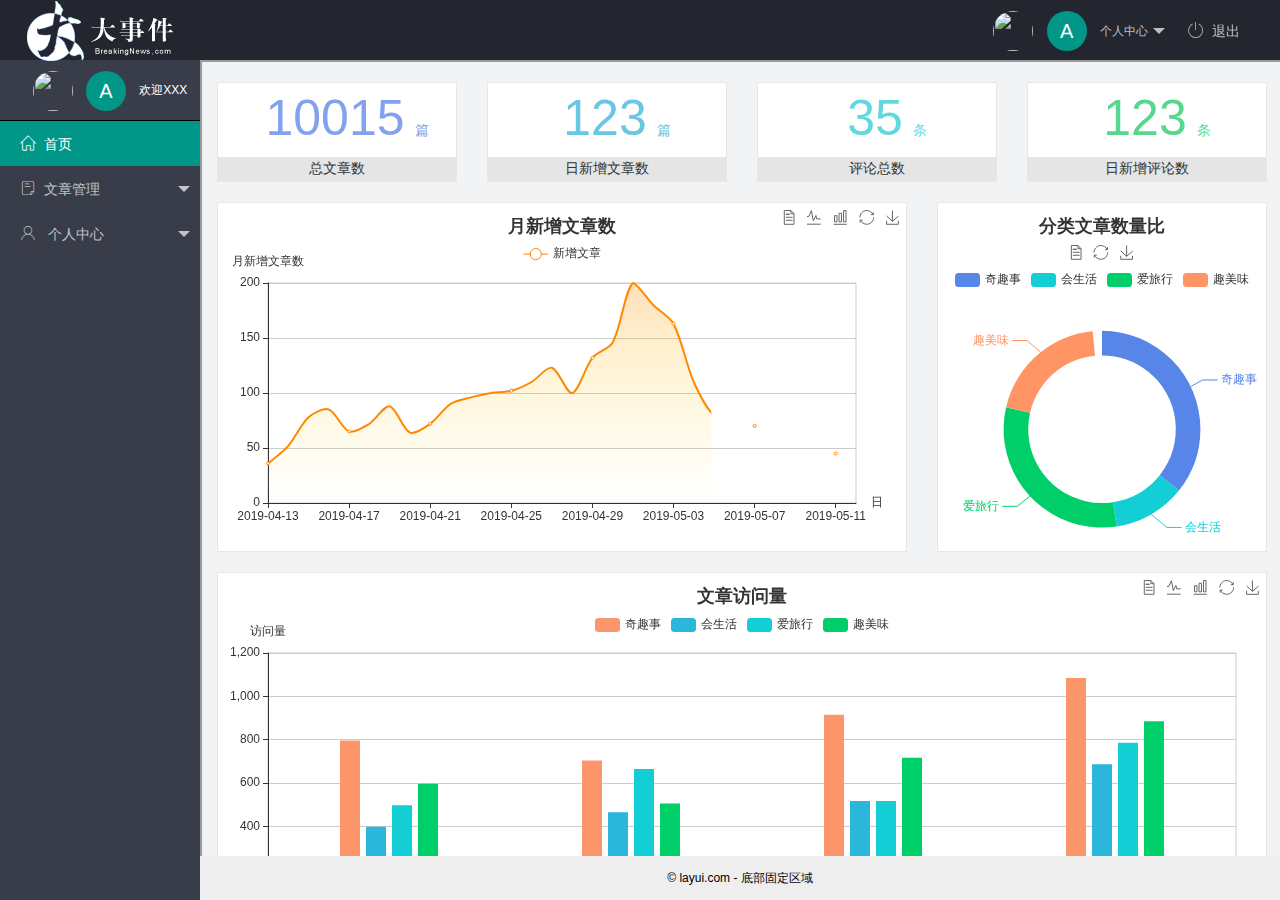
==== index.html @ 44362cea "主页功能完成" ====
<!DOCTYPE html>
<html>

<head>
    <meta charset="utf-8">
    <meta name="viewport" content="width=device-width, initial-scale=1, maximum-scale=1">
    <title>layout 后台大布局 - Layui</title>
    <link rel="stylesheet" href="/assets/lib/layui/css/layui.css">
    <!-- 引入第三方 图标字体样式 -->
    <link rel="stylesheet" href="/assets/fonts/iconfont.css">
    <!-- 引入首页 css -->
    <link rel="stylesheet" href="/assets/css/index.css">
</head>

<body class="layui-layout-body">
    <div class="layui-layout layui-layout-admin">
        <div class="layui-header">
            <!-- login -->
            <div class="layui-logo">
                <img src="/assets/images/logo.png" alt="">
            </div>
            <!-- 头部区域（可配合layui已有的水平导航） -->
            <ul class="layui-nav layui-layout-right">
                <li class="layui-nav-item">
                    <!-- 顶部头像区域 -->
                    <a href="javascript:;" class="userinof">
                        <img src="http://t.cn/RCzsdCq" class="layui-nav-img">
                    <span class="text-avatar">A</span>
                        个人中心
                    </a>
                    <dl class="layui-nav-child">
                        <dd><a href="">基本资料</a></dd>
                        <dd><a href="">更换头像</a></dd>
                        <dd><a href="">重置密码</a></dd>
                    </dl>
                </li>
                <li class="layui-nav-item"><a href="javascript:;" id="btnLogout">
                    <span class="iconfont icon-tuichu"></span>退出</a></li>
            </ul>
        </div>

        <div class="layui-side layui-bg-black">
            <div class="layui-side-scroll">
                <!-- 侧边头像区域 -->
                <div class="userinof">
                    <img src="http://t.cn/RCzsdCq" class="layui-nav-img">
                    <span class="text-avatar">A</span>
                    <span id="welome">欢迎XXX</span>
                </div>
                <!-- 左侧导航区域（可配合layui已有的垂直导航） lay-shrink="all"的作用是导航的意思上边和下边不能同时打开-->
                <ul class="layui-nav layui-nav-tree" lay-shrink="all">
                    <li class="layui-nav-item layui-this"><a href="/home/dashboard.html" target="fm">
                        <span class="iconfont icon-home"></span>首页</a></li>
                    <li class="layui-nav-item">
                        <a class="" href="javascript:;">
                            <span class="iconfont icon-16"></span>文章管理</a>
                        <dl class="layui-nav-child">
                            <dd><a href="javascript:;">
                                <i class="layui-icon layui-icon-app"></i>  文章类别</a></dd>
                            <dd><a href="javascript:;">
                                <i class="layui-icon layui-icon-app"></i> 文章列表</a></dd>
                            <dd><a href="javascript:;">
                                <i class="layui-icon layui-icon-app"></i> 发表文章</a></dd>
                        </dl>
                    </li>
                    <li class="layui-nav-item">
                            <a href="javascript:;">
                            <span class="iconfont icon-user"></span>
                                个人中心
                            </a>
                        <dl class="layui-nav-child">
                            <dd><a href="javascript:;">
                                <i class="layui-icon layui-icon-app"></i>基本资料</a></dd>
                            <dd><a href="javascript:;">
                                <i class="layui-icon layui-icon-app"></i>更换头像</a></dd>
                            <dd><a href="javascript:;">
                                <i class="layui-icon layui-icon-app"></i>重置密码</a></dd>
                        </dl>
                    </li>
                </ul>
            </div>
        </div>

        <div class="layui-body">
            <!-- 内容主体区域 -->
          <iframe name="fm" src="/home/dashboard.html"></iframe>
        </div>

        <div class="layui-footer">
            <!-- 底部固定区域 -->
            © layui.com - 底部固定区域
        </div>
    </div>
    <script src="/assets/lib/layui/layui.all.js"></script>
    <!-- 2.引入 jquer  -->
    <script src="/assets/lib/jquery.js"></script>
    <!-- 3.引入 baseAPI -->
    <script src="/assets/js/baseAPI.js"></script>
    <!-- 4.引入自己的对应的js -->
    <script src="/assets/js/index.js"></script>
</body>

</html>
---- assets/lib/layui/css/layui.css ----
/** layui-v2.5.5 MIT License By https://www.layui.com */
 .layui-inline,img{display:inline-block;vertical-align:middle}h1,h2,h3,h4,h5,h6{font-weight:400}.layui-edge,.layui-header,.layui-inline,.layui-main{position:relative}.layui-body,.layui-edge,.layui-elip{overflow:hidden}.layui-btn,.layui-edge,.layui-inline,img{vertical-align:middle}.layui-btn,.layui-disabled,.layui-icon,.layui-unselect{-moz-user-select:none;-webkit-user-select:none;-ms-user-select:none}.layui-elip,.layui-form-checkbox span,.layui-form-pane .layui-form-label{text-overflow:ellipsis;white-space:nowrap}.layui-breadcrumb,.layui-tree-btnGroup{visibility:hidden}blockquote,body,button,dd,div,dl,dt,form,h1,h2,h3,h4,h5,h6,input,li,ol,p,pre,td,textarea,th,ul{margin:0;padding:0;-webkit-tap-highlight-color:rgba(0,0,0,0)}a:active,a:hover{outline:0}img{border:none}li{list-style:none}table{border-collapse:collapse;border-spacing:0}h4,h5,h6{font-size:100%}button,input,optgroup,option,select,textarea{font-family:inherit;font-size:inherit;font-style:inherit;font-weight:inherit;outline:0}pre{white-space:pre-wrap;white-space:-moz-pre-wrap;white-space:-pre-wrap;white-space:-o-pre-wrap;word-wrap:break-word}body{line-height:24px;font:14px Helvetica Neue,Helvetica,PingFang SC,Tahoma,Arial,sans-serif}hr{height:1px;margin:10px 0;border:0;clear:both}a{color:#333;text-decoration:none}a:hover{color:#777}a cite{font-style:normal;*cursor:pointer}.layui-border-box,.layui-border-box *{box-sizing:border-box}.layui-box,.layui-box *{box-sizing:content-box}.layui-clear{clear:both;*zoom:1}.layui-clear:after{content:'\20';clear:both;*zoom:1;display:block;height:0}.layui-inline{*display:inline;*zoom:1}.layui-edge{display:inline-block;width:0;height:0;border-width:6px;border-style:dashed;border-color:transparent}.layui-edge-top{top:-4px;border-bottom-color:#999;border-bottom-style:solid}.layui-edge-right{border-left-color:#999;border-left-style:solid}.layui-edge-bottom{top:2px;border-top-color:#999;border-top-style:solid}.layui-edge-left{border-right-color:#999;border-right-style:solid}.layui-disabled,.layui-disabled:hover{color:#d2d2d2!important;cursor:not-allowed!important}.layui-circle{border-radius:100%}.layui-show{display:block!important}.layui-hide{display:none!important}@font-face{font-family:layui-icon;src:url(../font/iconfont.eot?v=250);src:url(../font/iconfont.eot?v=250#iefix) format('embedded-opentype'),url(../font/iconfont.woff2?v=250) format('woff2'),url(../font/iconfont.woff?v=250) format('woff'),url(../font/iconfont.ttf?v=250) format('truetype'),url(../font/iconfont.svg?v=250#layui-icon) format('svg')}.layui-icon{font-family:layui-icon!important;font-size:16px;font-style:normal;-webkit-font-smoothing:antialiased;-moz-osx-font-smoothing:grayscale}.layui-icon-reply-fill:before{content:"\e611"}.layui-icon-set-fill:before{content:"\e614"}.layui-icon-menu-fill:before{content:"\e60f"}.layui-icon-search:before{content:"\e615"}.layui-icon-share:before{content:"\e641"}.layui-icon-set-sm:before{content:"\e620"}.layui-icon-engine:before{content:"\e628"}.layui-icon-close:before{content:"\1006"}.layui-icon-close-fill:before{content:"\1007"}.layui-icon-chart-screen:before{content:"\e629"}.layui-icon-star:before{content:"\e600"}.layui-icon-circle-dot:before{content:"\e617"}.layui-icon-chat:before{content:"\e606"}.layui-icon-release:before{content:"\e609"}.layui-icon-list:before{content:"\e60a"}.layui-icon-chart:before{content:"\e62c"}.layui-icon-ok-circle:before{content:"\1005"}.layui-icon-layim-theme:before{content:"\e61b"}.layui-icon-table:before{content:"\e62d"}.layui-icon-right:before{content:"\e602"}.layui-icon-left:before{content:"\e603"}.layui-icon-cart-simple:before{content:"\e698"}.layui-icon-face-cry:before{content:"\e69c"}.layui-icon-face-smile:before{content:"\e6af"}.layui-icon-survey:before{content:"\e6b2"}.layui-icon-tree:before{content:"\e62e"}.layui-icon-upload-circle:before{content:"\e62f"}.layui-icon-add-circle:before{content:"\e61f"}.layui-icon-download-circle:before{content:"\e601"}.layui-icon-templeate-1:before{content:"\e630"}.layui-icon-util:before{content:"\e631"}.layui-icon-face-surprised:before{content:"\e664"}.layui-icon-edit:before{content:"\e642"}.layui-icon-speaker:before{content:"\e645"}.layui-icon-down:before{content:"\e61a"}.layui-icon-file:before{content:"\e621"}.layui-icon-layouts:before{content:"\e632"}.layui-icon-rate-half:before{content:"\e6c9"}.layui-icon-add-circle-fine:before{content:"\e608"}.layui-icon-prev-circle:before{content:"\e633"}.layui-icon-read:before{content:"\e705"}.layui-icon-404:before{content:"\e61c"}.layui-icon-carousel:before{content:"\e634"}.layui-icon-help:before{content:"\e607"}.layui-icon-code-circle:before{content:"\e635"}.layui-icon-water:before{content:"\e636"}.layui-icon-username:before{content:"\e66f"}.layui-icon-find-fill:before{content:"\e670"}.layui-icon-about:before{content:"\e60b"}.layui-icon-location:before{content:"\e715"}.layui-icon-up:before{content:"\e619"}.layui-icon-pause:before{content:"\e651"}.layui-icon-date:before{content:"\e637"}.layui-icon-layim-uploadfile:before{content:"\e61d"}.layui-icon-delete:before{content:"\e640"}.layui-icon-play:before{content:"\e652"}.layui-icon-top:before{content:"\e604"}.layui-icon-friends:before{content:"\e612"}.layui-icon-refresh-3:before{content:"\e9aa"}.layui-icon-ok:before{content:"\e605"}.layui-icon-layer:before{content:"\e638"}.layui-icon-face-smile-fine:before{content:"\e60c"}.layui-icon-dollar:before{content:"\e659"}.layui-icon-group:before{content:"\e613"}.layui-icon-layim-download:before{content:"\e61e"}.layui-icon-picture-fine:before{content:"\e60d"}.layui-icon-link:before{content:"\e64c"}.layui-icon-diamond:before{content:"\e735"}.layui-icon-log:before{content:"\e60e"}.layui-icon-rate-solid:before{content:"\e67a"}.layui-icon-fonts-del:before{content:"\e64f"}.layui-icon-unlink:before{content:"\e64d"}.layui-icon-fonts-clear:before{content:"\e639"}.layui-icon-triangle-r:before{content:"\e623"}.layui-icon-circle:before{content:"\e63f"}.layui-icon-radio:before{content:"\e643"}.layui-icon-align-center:before{content:"\e647"}.layui-icon-align-right:before{content:"\e648"}.layui-icon-align-left:before{content:"\e649"}.layui-icon-loading-1:before{content:"\e63e"}.layui-icon-return:before{content:"\e65c"}.layui-icon-fonts-strong:before{content:"\e62b"}.layui-icon-upload:before{content:"\e67c"}.layui-icon-dialogue:before{content:"\e63a"}.layui-icon-video:before{content:"\e6ed"}.layui-icon-headset:before{content:"\e6fc"}.layui-icon-cellphone-fine:before{content:"\e63b"}.layui-icon-add-1:before{content:"\e654"}.layui-icon-face-smile-b:before{content:"\e650"}.layui-icon-fonts-html:before{content:"\e64b"}.layui-icon-form:before{content:"\e63c"}.layui-icon-cart:before{content:"\e657"}.layui-icon-camera-fill:before{content:"\e65d"}.layui-icon-tabs:before{content:"\e62a"}.layui-icon-fonts-code:before{content:"\e64e"}.layui-icon-fire:before{content:"\e756"}.layui-icon-set:before{content:"\e716"}.layui-icon-fonts-u:before{content:"\e646"}.layui-icon-triangle-d:before{content:"\e625"}.layui-icon-tips:before{content:"\e702"}.layui-icon-picture:before{content:"\e64a"}.layui-icon-more-vertical:before{content:"\e671"}.layui-icon-flag:before{content:"\e66c"}.layui-icon-loading:before{content:"\e63d"}.layui-icon-fonts-i:before{content:"\e644"}.layui-icon-refresh-1:before{content:"\e666"}.layui-icon-rmb:before{content:"\e65e"}.layui-icon-home:before{content:"\e68e"}.layui-icon-user:before{content:"\e770"}.layui-icon-notice:before{content:"\e667"}.layui-icon-login-weibo:before{content:"\e675"}.layui-icon-voice:before{content:"\e688"}.layui-icon-upload-drag:before{content:"\e681"}.layui-icon-login-qq:before{content:"\e676"}.layui-icon-snowflake:before{content:"\e6b1"}.layui-icon-file-b:before{content:"\e655"}.layui-icon-template:before{content:"\e663"}.layui-icon-auz:before{content:"\e672"}.layui-icon-console:before{content:"\e665"}.layui-icon-app:before{content:"\e653"}.layui-icon-prev:before{content:"\e65a"}.layui-icon-website:before{content:"\e7ae"}.layui-icon-next:before{content:"\e65b"}.layui-icon-component:before{content:"\e857"}.layui-icon-more:before{content:"\e65f"}.layui-icon-login-wechat:before{content:"\e677"}.layui-icon-shrink-right:before{content:"\e668"}.layui-icon-spread-left:before{content:"\e66b"}.layui-icon-camera:before{content:"\e660"}.layui-icon-note:before{content:"\e66e"}.layui-icon-refresh:before{content:"\e669"}.layui-icon-female:before{content:"\e661"}.layui-icon-male:before{content:"\e662"}.layui-icon-password:before{content:"\e673"}.layui-icon-senior:before{content:"\e674"}.layui-icon-theme:before{content:"\e66a"}.layui-icon-tread:before{content:"\e6c5"}.layui-icon-praise:before{content:"\e6c6"}.layui-icon-star-fill:before{content:"\e658"}.layui-icon-rate:before{content:"\e67b"}.layui-icon-template-1:before{content:"\e656"}.layui-icon-vercode:before{content:"\e679"}.layui-icon-cellphone:before{content:"\e678"}.layui-icon-screen-full:before{content:"\e622"}.layui-icon-screen-restore:before{content:"\e758"}.layui-icon-cols:before{content:"\e610"}.layui-icon-export:before{content:"\e67d"}.layui-icon-print:before{content:"\e66d"}.layui-icon-slider:before{content:"\e714"}.layui-icon-addition:before{content:"\e624"}.layui-icon-subtraction:before{content:"\e67e"}.layui-icon-service:before{content:"\e626"}.layui-icon-transfer:before{content:"\e691"}.layui-main{width:1140px;margin:0 auto}.layui-header{z-index:1000;height:60px}.layui-header a:hover{transition:all .5s;-webkit-transition:all .5s}.layui-side{position:fixed;left:0;top:0;bottom:0;z-index:999;width:200px;overflow-x:hidden}.layui-side-scroll{position:relative;width:220px;height:100%;overflow-x:hidden}.layui-body{position:absolute;left:200px;right:0;top:0;bottom:0;z-index:998;width:auto;overflow-y:auto;box-sizing:border-box}.layui-layout-body{overflow:hidden}.layui-layout-admin .layui-header{background-color:#23262E}.layui-layout-admin .layui-side{top:60px;width:200px;overflow-x:hidden}.layui-layout-admin .layui-body{position:fixed;top:60px;bottom:44px}.layui-layout-admin .layui-main{width:auto;margin:0 15px}.layui-layout-admin .layui-footer{position:fixed;left:200px;right:0;bottom:0;height:44px;line-height:44px;padding:0 15px;background-color:#eee}.layui-layout-admin .layui-logo{position:absolute;left:0;top:0;width:200px;height:100%;line-height:60px;text-align:center;color:#009688;font-size:16px}.layui-layout-admin .layui-header .layui-nav{background:0 0}.layui-layout-left{position:absolute!important;left:200px;top:0}.layui-layout-right{position:absolute!important;right:0;top:0}.layui-container{position:relative;margin:0 auto;padding:0 15px;box-sizing:border-box}.layui-fluid{position:relative;margin:0 auto;padding:0 15px}.layui-row:after,.layui-row:before{content:'';display:block;clear:both}.layui-col-lg1,.layui-col-lg10,.layui-col-lg11,.layui-col-lg12,.layui-col-lg2,.layui-col-lg3,.layui-col-lg4,.layui-col-lg5,.layui-col-lg6,.layui-col-lg7,.layui-col-lg8,.layui-col-lg9,.layui-col-md1,.layui-col-md10,.layui-col-md11,.layui-col-md12,.layui-col-md2,.layui-col-md3,.layui-col-md4,.layui-col-md5,.layui-col-md6,.layui-col-md7,.layui-col-md8,.layui-col-md9,.layui-col-sm1,.layui-col-sm10,.layui-col-sm11,.layui-col-sm12,.layui-col-sm2,.layui-col-sm3,.layui-col-sm4,.layui-col-sm5,.layui-col-sm6,.layui-col-sm7,.layui-col-sm8,.layui-col-sm9,.layui-col-xs1,.layui-col-xs10,.layui-col-xs11,.layui-col-xs12,.layui-col-xs2,.layui-col-xs3,.layui-col-xs4,.layui-col-xs5,.layui-col-xs6,.layui-col-xs7,.layui-col-xs8,.layui-col-xs9{position:relative;display:block;box-sizing:border-box}.layui-col-xs1,.layui-col-xs10,.layui-col-xs11,.layui-col-xs12,.layui-col-xs2,.layui-col-xs3,.layui-col-xs4,.layui-col-xs5,.layui-col-xs6,.layui-col-xs7,.layui-col-xs8,.layui-col-xs9{float:left}.layui-col-xs1{width:8.33333333%}.layui-col-xs2{width:16.66666667%}.layui-col-xs3{width:25%}.layui-col-xs4{width:33.33333333%}.layui-col-xs5{width:41.66666667%}.layui-col-xs6{width:50%}.layui-col-xs7{width:58.33333333%}.layui-col-xs8{width:66.66666667%}.layui-col-xs9{width:75%}.layui-col-xs10{width:83.33333333%}.layui-col-xs11{width:91.66666667%}.layui-col-xs12{width:100%}.layui-col-xs-offset1{margin-left:8.33333333%}.layui-col-xs-offset2{margin-left:16.66666667%}.layui-col-xs-offset3{margin-left:25%}.layui-col-xs-offset4{margin-left:33.33333333%}.layui-col-xs-offset5{margin-left:41.66666667%}.layui-col-xs-offset6{margin-left:50%}.layui-col-xs-offset7{margin-left:58.33333333%}.layui-col-xs-offset8{margin-left:66.66666667%}.layui-col-xs-offset9{margin-left:75%}.layui-col-xs-offset10{margin-left:83.33333333%}.layui-col-xs-offset11{margin-left:91.66666667%}.layui-col-xs-offset12{margin-left:100%}@media screen and (max-width:768px){.layui-hide-xs{display:none!important}.layui-show-xs-block{display:block!important}.layui-show-xs-inline{display:inline!important}.layui-show-xs-inline-block{display:inline-block!important}}@media screen and (min-width:768px){.layui-container{width:750px}.layui-hide-sm{display:none!important}.layui-show-sm-block{display:block!important}.layui-show-sm-inline{display:inline!important}.layui-show-sm-inline-block{display:inline-block!important}.layui-col-sm1,.layui-col-sm10,.layui-col-sm11,.layui-col-sm12,.layui-col-sm2,.layui-col-sm3,.layui-col-sm4,.layui-col-sm5,.layui-col-sm6,.layui-col-sm7,.layui-col-sm8,.layui-col-sm9{float:left}.layui-col-sm1{width:8.33333333%}.layui-col-sm2{width:16.66666667%}.layui-col-sm3{width:25%}.layui-col-sm4{width:33.33333333%}.layui-col-sm5{width:41.66666667%}.layui-col-sm6{width:50%}.layui-col-sm7{width:58.33333333%}.layui-col-sm8{width:66.66666667%}.layui-col-sm9{width:75%}.layui-col-sm10{width:83.33333333%}.layui-col-sm11{width:91.66666667%}.layui-col-sm12{width:100%}.layui-col-sm-offset1{margin-left:8.33333333%}.layui-col-sm-offset2{margin-left:16.66666667%}.layui-col-sm-offset3{margin-left:25%}.layui-col-sm-offset4{margin-left:33.33333333%}.layui-col-sm-offset5{margin-left:41.66666667%}.layui-col-sm-offset6{margin-left:50%}.layui-col-sm-offset7{margin-left:58.33333333%}.layui-col-sm-offset8{margin-left:66.66666667%}.layui-col-sm-offset9{margin-left:75%}.layui-col-sm-offset10{margin-left:83.33333333%}.layui-col-sm-offset11{margin-left:91.66666667%}.layui-col-sm-offset12{margin-left:100%}}@media screen and (min-width:992px){.layui-container{width:970px}.layui-hide-md{display:none!important}.layui-show-md-block{display:block!important}.layui-show-md-inline{display:inline!important}.layui-show-md-inline-block{display:inline-block!important}.layui-col-md1,.layui-col-md10,.layui-col-md11,.layui-col-md12,.layui-col-md2,.layui-col-md3,.layui-col-md4,.layui-col-md5,.layui-col-md6,.layui-col-md7,.layui-col-md8,.layui-col-md9{float:left}.layui-col-md1{width:8.33333333%}.layui-col-md2{width:16.66666667%}.layui-col-md3{width:25%}.layui-col-md4{width:33.33333333%}.layui-col-md5{width:41.66666667%}.layui-col-md6{width:50%}.layui-col-md7{width:58.33333333%}.layui-col-md8{width:66.66666667%}.layui-col-md9{width:75%}.layui-col-md10{width:83.33333333%}.layui-col-md11{width:91.66666667%}.layui-col-md12{width:100%}.layui-col-md-offset1{margin-left:8.33333333%}.layui-col-md-offset2{margin-left:16.66666667%}.layui-col-md-offset3{margin-left:25%}.layui-col-md-offset4{margin-left:33.33333333%}.layui-col-md-offset5{margin-left:41.66666667%}.layui-col-md-offset6{margin-left:50%}.layui-col-md-offset7{margin-left:58.33333333%}.layui-col-md-offset8{margin-left:66.66666667%}.layui-col-md-offset9{margin-left:75%}.layui-col-md-offset10{margin-left:83.33333333%}.layui-col-md-offset11{margin-left:91.66666667%}.layui-col-md-offset12{margin-left:100%}}@media screen and (min-width:1200px){.layui-container{width:1170px}.layui-hide-lg{display:none!important}.layui-show-lg-block{display:block!important}.layui-show-lg-inline{display:inline!important}.layui-show-lg-inline-block{display:inline-block!important}.layui-col-lg1,.layui-col-lg10,.layui-col-lg11,.layui-col-lg12,.layui-col-lg2,.layui-col-lg3,.layui-col-lg4,.layui-col-lg5,.layui-col-lg6,.layui-col-lg7,.layui-col-lg8,.layui-col-lg9{float:left}.layui-col-lg1{width:8.33333333%}.layui-col-lg2{width:16.66666667%}.layui-col-lg3{width:25%}.layui-col-lg4{width:33.33333333%}.layui-col-lg5{width:41.66666667%}.layui-col-lg6{width:50%}.layui-col-lg7{width:58.33333333%}.layui-col-lg8{width:66.66666667%}.layui-col-lg9{width:75%}.layui-col-lg10{width:83.33333333%}.layui-col-lg11{width:91.66666667%}.layui-col-lg12{width:100%}.layui-col-lg-offset1{margin-left:8.33333333%}.layui-col-lg-offset2{margin-left:16.66666667%}.layui-col-lg-offset3{margin-left:25%}.layui-col-lg-offset4{margin-left:33.33333333%}.layui-col-lg-offset5{margin-left:41.66666667%}.layui-col-lg-offset6{margin-left:50%}.layui-col-lg-offset7{margin-left:58.33333333%}.layui-col-lg-offset8{margin-left:66.66666667%}.layui-col-lg-offset9{margin-left:75%}.layui-col-lg-offset10{margin-left:83.33333333%}.layui-col-lg-offset11{margin-left:91.66666667%}.layui-col-lg-offset12{margin-left:100%}}.layui-col-space1{margin:-.5px}.layui-col-space1>*{padding:.5px}.layui-col-space3{margin:-1.5px}.layui-col-space3>*{padding:1.5px}.layui-col-space5{margin:-2.5px}.layui-col-space5>*{padding:2.5px}.layui-col-space8{margin:-3.5px}.layui-col-space8>*{padding:3.5px}.layui-col-space10{margin:-5px}.layui-col-space10>*{padding:5px}.layui-col-space12{margin:-6px}.layui-col-space12>*{padding:6px}.layui-col-space15{margin:-7.5px}.layui-col-space15>*{padding:7.5px}.layui-col-space18{margin:-9px}.layui-col-space18>*{padding:9px}.layui-col-space20{margin:-10px}.layui-col-space20>*{padding:10px}.layui-col-space22{margin:-11px}.layui-col-space22>*{padding:11px}.layui-col-space25{margin:-12.5px}.layui-col-space25>*{padding:12.5px}.layui-col-space30{margin:-15px}.layui-col-space30>*{padding:15px}.layui-btn,.layui-input,.layui-select,.layui-textarea,.layui-upload-button{outline:0;-webkit-appearance:none;transition:all .3s;-webkit-transition:all .3s;box-sizing:border-box}.layui-elem-quote{margin-bottom:10px;padding:15px;line-height:22px;border-left:5px solid #009688;border-radius:0 2px 2px 0;background-color:#f2f2f2}.layui-quote-nm{border-style:solid;border-width:1px 1px 1px 5px;background:0 0}.layui-elem-field{margin-bottom:10px;padding:0;border-width:1px;border-style:solid}.layui-elem-field legend{margin-left:20px;padding:0 10px;font-size:20px;font-weight:300}.layui-field-title{margin:10px 0 20px;border-width:1px 0 0}.layui-field-box{padding:10px 15px}.layui-field-title .layui-field-box{padding:10px 0}.layui-progress{position:relative;height:6px;border-radius:20px;background-color:#e2e2e2}.layui-progress-bar{position:absolute;left:0;top:0;width:0;max-width:100%;height:6px;border-radius:20px;text-align:right;background-color:#5FB878;transition:all .3s;-webkit-transition:all .3s}.layui-progress-big,.layui-progress-big .layui-progress-bar{height:18px;line-height:18px}.layui-progress-text{position:relative;top:-20px;line-height:18px;font-size:12px;color:#666}.layui-progress-big .layui-progress-text{position:static;padding:0 10px;color:#fff}.layui-collapse{border-width:1px;border-style:solid;border-radius:2px}.layui-colla-content,.layui-colla-item{border-top-width:1px;border-top-style:solid}.layui-colla-item:first-child{border-top:none}.layui-colla-title{position:relative;height:42px;line-height:42px;padding:0 15px 0 35px;color:#333;background-color:#f2f2f2;cursor:pointer;font-size:14px;overflow:hidden}.layui-colla-content{display:none;padding:10px 15px;line-height:22px;color:#666}.layui-colla-icon{position:absolute;left:15px;top:0;font-size:14px}.layui-card{margin-bottom:15px;border-radius:2px;background-color:#fff;box-shadow:0 1px 2px 0 rgba(0,0,0,.05)}.layui-card:last-child{margin-bottom:0}.layui-card-header{position:relative;height:42px;line-height:42px;padding:0 15px;border-bottom:1px solid #f6f6f6;color:#333;border-radius:2px 2px 0 0;font-size:14px}.layui-bg-black,.layui-bg-blue,.layui-bg-cyan,.layui-bg-green,.layui-bg-orange,.layui-bg-red{color:#fff!important}.layui-card-body{position:relative;padding:10px 15px;line-height:24px}.layui-card-body[pad15]{padding:15px}.layui-card-body[pad20]{padding:20px}.layui-card-body .layui-table{margin:5px 0}.layui-card .layui-tab{margin:0}.layui-panel-window{position:relative;padding:15px;border-radius:0;border-top:5px solid #E6E6E6;background-color:#fff}.layui-auxiliar-moving{position:fixed;left:0;right:0;top:0;bottom:0;width:100%;height:100%;background:0 0;z-index:9999999999}.layui-form-label,.layui-form-mid,.layui-form-select,.layui-input-block,.layui-input-inline,.layui-textarea{position:relative}.layui-bg-red{background-color:#FF5722!important}.layui-bg-orange{background-color:#FFB800!important}.layui-bg-green{background-color:#009688!important}.layui-bg-cyan{background-color:#2F4056!important}.layui-bg-blue{background-color:#1E9FFF!important}.layui-bg-black{background-color:#393D49!important}.layui-bg-gray{background-color:#eee!important;color:#666!important}.layui-badge-rim,.layui-colla-content,.layui-colla-item,.layui-collapse,.layui-elem-field,.layui-form-pane .layui-form-item[pane],.layui-form-pane .layui-form-label,.layui-input,.layui-layedit,.layui-layedit-tool,.layui-quote-nm,.layui-select,.layui-tab-bar,.layui-tab-card,.layui-tab-title,.layui-tab-title .layui-this:after,.layui-textarea{border-color:#e6e6e6}.layui-timeline-item:before,hr{background-color:#e6e6e6}.layui-text{line-height:22px;font-size:14px;color:#666}.layui-text h1,.layui-text h2,.layui-text h3{font-weight:500;color:#333}.layui-text h1{font-size:30px}.layui-text h2{font-size:24px}.layui-text h3{font-size:18px}.layui-text a:not(.layui-btn){color:#01AAED}.layui-text a:not(.layui-btn):hover{text-decoration:underline}.layui-text ul{padding:5px 0 5px 15px}.layui-text ul li{margin-top:5px;list-style-type:disc}.layui-text em,.layui-word-aux{color:#999!important;padding:0 5px!important}.layui-btn{display:inline-block;height:38px;line-height:38px;padding:0 18px;background-color:#009688;color:#fff;white-space:nowrap;text-align:center;font-size:14px;border:none;border-radius:2px;cursor:pointer}.layui-btn:hover{opacity:.8;filter:alpha(opacity=80);color:#fff}.layui-btn:active{opacity:1;filter:alpha(opacity=100)}.layui-btn+.layui-btn{margin-left:10px}.layui-btn-container{font-size:0}.layui-btn-container .layui-btn{margin-right:10px;margin-bottom:10px}.layui-btn-container .layui-btn+.layui-btn{margin-left:0}.layui-table .layui-btn-container .layui-btn{margin-bottom:9px}.layui-btn-radius{border-radius:100px}.layui-btn .layui-icon{margin-right:3px;font-size:18px;vertical-align:bottom;vertical-align:middle\9}.layui-btn-primary{border:1px solid #C9C9C9;background-color:#fff;color:#555}.layui-btn-primary:hover{border-color:#009688;color:#333}.layui-btn-normal{background-color:#1E9FFF}.layui-btn-warm{background-color:#FFB800}.layui-btn-danger{background-color:#FF5722}.layui-btn-checked{background-color:#5FB878}.layui-btn-disabled,.layui-btn-disabled:active,.layui-btn-disabled:hover{border:1px solid #e6e6e6;background-color:#FBFBFB;color:#C9C9C9;cursor:not-allowed;opacity:1}.layui-btn-lg{height:44px;line-height:44px;padding:0 25px;font-size:16px}.layui-btn-sm{height:30px;line-height:30px;padding:0 10px;font-size:12px}.layui-btn-sm i{font-size:16px!important}.layui-btn-xs{height:22px;line-height:22px;padding:0 5px;font-size:12px}.layui-btn-xs i{font-size:14px!important}.layui-btn-group{display:inline-block;vertical-align:middle;font-size:0}.layui-btn-group .layui-btn{margin-left:0!important;margin-right:0!important;border-left:1px solid rgba(255,255,255,.5);border-radius:0}.layui-btn-group .layui-btn-primary{border-left:none}.layui-btn-group .layui-btn-primary:hover{border-color:#C9C9C9;color:#009688}.layui-btn-group .layui-btn:first-child{border-left:none;border-radius:2px 0 0 2px}.layui-btn-group .layui-btn-primary:first-child{border-left:1px solid #c9c9c9}.layui-btn-group .layui-btn:last-child{border-radius:0 2px 2px 0}.layui-btn-group .layui-btn+.layui-btn{margin-left:0}.layui-btn-group+.layui-btn-group{margin-left:10px}.layui-btn-fluid{width:100%}.layui-input,.layui-select,.layui-textarea{height:38px;line-height:1.3;line-height:38px\9;border-width:1px;border-style:solid;background-color:#fff;border-radius:2px}.layui-input::-webkit-input-placeholder,.layui-select::-webkit-input-placeholder,.layui-textarea::-webkit-input-placeholder{line-height:1.3}.layui-input,.layui-textarea{display:block;width:100%;padding-left:10px}.layui-input:hover,.layui-textarea:hover{border-color:#D2D2D2!important}.layui-input:focus,.layui-textarea:focus{border-color:#C9C9C9!important}.layui-textarea{min-height:100px;height:auto;line-height:20px;padding:6px 10px;resize:vertical}.layui-select{padding:0 10px}.layui-form input[type=checkbox],.layui-form input[type=radio],.layui-form select{display:none}.layui-form [lay-ignore]{display:initial}.layui-form-item{margin-bottom:15px;clear:both;*zoom:1}.layui-form-item:after{content:'\20';clear:both;*zoom:1;display:block;height:0}.layui-form-label{float:left;display:block;padding:9px 15px;width:80px;font-weight:400;line-height:20px;text-align:right}.layui-form-label-col{display:block;float:none;padding:9px 0;line-height:20px;text-align:left}.layui-form-item .layui-inline{margin-bottom:5px;margin-right:10px}.layui-input-block{margin-left:110px;min-height:36px}.layui-input-inline{display:inline-block;vertical-align:middle}.layui-form-item .layui-input-inline{float:left;width:190px;margin-right:10px}.layui-form-text .layui-input-inline{width:auto}.layui-form-mid{float:left;display:block;padding:9px 0!important;line-height:20px;margin-right:10px}.layui-form-danger+.layui-form-select .layui-input,.layui-form-danger:focus{border-color:#FF5722!important}.layui-form-select .layui-input{padding-right:30px;cursor:pointer}.layui-form-select .layui-edge{position:absolute;right:10px;top:50%;margin-top:-3px;cursor:pointer;border-width:6px;border-top-color:#c2c2c2;border-top-style:solid;transition:all .3s;-webkit-transition:all .3s}.layui-form-select dl{display:none;position:absolute;left:0;top:42px;padding:5px 0;z-index:899;min-width:100%;border:1px solid #d2d2d2;max-height:300px;overflow-y:auto;background-color:#fff;border-radius:2px;box-shadow:0 2px 4px rgba(0,0,0,.12);box-sizing:border-box}.layui-form-select dl dd,.layui-form-select dl dt{padding:0 10px;line-height:36px;white-space:nowrap;overflow:hidden;text-overflow:ellipsis}.layui-form-select dl dt{font-size:12px;color:#999}.layui-form-select dl dd{cursor:pointer}.layui-form-select dl dd:hover{background-color:#f2f2f2;-webkit-transition:.5s all;transition:.5s all}.layui-form-select .layui-select-group dd{padding-left:20px}.layui-form-select dl dd.layui-select-tips{padding-left:10px!important;color:#999}.layui-form-select dl dd.layui-this{background-color:#5FB878;color:#fff}.layui-form-checkbox,.layui-form-select dl dd.layui-disabled{background-color:#fff}.layui-form-selected dl{display:block}.layui-form-checkbox,.layui-form-checkbox *,.layui-form-switch{display:inline-block;vertical-align:middle}.layui-form-selected .layui-edge{margin-top:-9px;-webkit-transform:rotate(180deg);transform:rotate(180deg);margin-top:-3px\9}:root .layui-form-selected .layui-edge{margin-top:-9px\0/IE9}.layui-form-selectup dl{top:auto;bottom:42px}.layui-select-none{margin:5px 0;text-align:center;color:#999}.layui-select-disabled .layui-disabled{border-color:#eee!important}.layui-select-disabled .layui-edge{border-top-color:#d2d2d2}.layui-form-checkbox{position:relative;height:30px;line-height:30px;margin-right:10px;padding-right:30px;cursor:pointer;font-size:0;-webkit-transition:.1s linear;transition:.1s linear;box-sizing:border-box}.layui-form-checkbox span{padding:0 10px;height:100%;font-size:14px;border-radius:2px 0 0 2px;background-color:#d2d2d2;color:#fff;overflow:hidden}.layui-form-checkbox:hover span{background-color:#c2c2c2}.layui-form-checkbox i{position:absolute;right:0;top:0;width:30px;height:28px;border:1px solid #d2d2d2;border-left:none;border-radius:0 2px 2px 0;color:#fff;font-size:20px;text-align:center}.layui-form-checkbox:hover i{border-color:#c2c2c2;color:#c2c2c2}.layui-form-checked,.layui-form-checked:hover{border-color:#5FB878}.layui-form-checked span,.layui-form-checked:hover span{background-color:#5FB878}.layui-form-checked i,.layui-form-checked:hover i{color:#5FB878}.layui-form-item .layui-form-checkbox{margin-top:4px}.layui-form-checkbox[lay-skin=primary]{height:auto!important;line-height:normal!important;min-width:18px;min-height:18px;border:none!important;margin-right:0;padding-left:28px;padding-right:0;background:0 0}.layui-form-checkbox[lay-skin=primary] span{padding-left:0;padding-right:15px;line-height:18px;background:0 0;color:#666}.layui-form-checkbox[lay-skin=primary] i{right:auto;left:0;width:16px;height:16px;line-height:16px;border:1px solid #d2d2d2;font-size:12px;border-radius:2px;background-color:#fff;-webkit-transition:.1s linear;transition:.1s linear}.layui-form-checkbox[lay-skin=primary]:hover i{border-color:#5FB878;color:#fff}.layui-form-checked[lay-skin=primary] i{border-color:#5FB878!important;background-color:#5FB878;color:#fff}.layui-checkbox-disbaled[lay-skin=primary] span{background:0 0!important;color:#c2c2c2}.layui-checkbox-disbaled[lay-skin=primary]:hover i{border-color:#d2d2d2}.layui-form-item .layui-form-checkbox[lay-skin=primary]{margin-top:10px}.layui-form-switch{position:relative;height:22px;line-height:22px;min-width:35px;padding:0 5px;margin-top:8px;border:1px solid #d2d2d2;border-radius:20px;cursor:pointer;background-color:#fff;-webkit-transition:.1s linear;transition:.1s linear}.layui-form-switch i{position:absolute;left:5px;top:3px;width:16px;height:16px;border-radius:20px;background-color:#d2d2d2;-webkit-transition:.1s linear;transition:.1s linear}.layui-form-switch em{position:relative;top:0;width:25px;margin-left:21px;padding:0!important;text-align:center!important;color:#999!important;font-style:normal!important;font-size:12px}.layui-form-onswitch{border-color:#5FB878;background-color:#5FB878}.layui-checkbox-disbaled,.layui-checkbox-disbaled i{border-color:#e2e2e2!important}.layui-form-onswitch i{left:100%;margin-left:-21px;background-color:#fff}.layui-form-onswitch em{margin-left:5px;margin-right:21px;color:#fff!important}.layui-checkbox-disbaled span{background-color:#e2e2e2!important}.layui-checkbox-disbaled:hover i{color:#fff!important}[lay-radio]{display:none}.layui-form-radio,.layui-form-radio *{display:inline-block;vertical-align:middle}.layui-form-radio{line-height:28px;margin:6px 10px 0 0;padding-right:10px;cursor:pointer;font-size:0}.layui-form-radio *{font-size:14px}.layui-form-radio>i{margin-right:8px;font-size:22px;color:#c2c2c2}.layui-form-radio>i:hover,.layui-form-radioed>i{color:#5FB878}.layui-radio-disbaled>i{color:#e2e2e2!important}.layui-form-pane .layui-form-label{width:110px;padding:8px 15px;height:38px;line-height:20px;border-width:1px;border-style:solid;border-radius:2px 0 0 2px;text-align:center;background-color:#FBFBFB;overflow:hidden;box-sizing:border-box}.layui-form-pane .layui-input-inline{margin-left:-1px}.layui-form-pane .layui-input-block{margin-left:110px;left:-1px}.layui-form-pane .layui-input{border-radius:0 2px 2px 0}.layui-form-pane .layui-form-text .layui-form-label{float:none;width:100%;border-radius:2px;box-sizing:border-box;text-align:left}.layui-form-pane .layui-form-text .layui-input-inline{display:block;margin:0;top:-1px;clear:both}.layui-form-pane .layui-form-text .layui-input-block{margin:0;left:0;top:-1px}.layui-form-pane .layui-form-text .layui-textarea{min-height:100px;border-radius:0 0 2px 2px}.layui-form-pane .layui-form-checkbox{margin:4px 0 4px 10px}.layui-form-pane .layui-form-radio,.layui-form-pane .layui-form-switch{margin-top:6px;margin-left:10px}.layui-form-pane .layui-form-item[pane]{position:relative;border-width:1px;border-style:solid}.layui-form-pane .layui-form-item[pane] .layui-form-label{position:absolute;left:0;top:0;height:100%;border-width:0 1px 0 0}.layui-form-pane .layui-form-item[pane] .layui-input-inline{margin-left:110px}@media screen and (max-width:450px){.layui-form-item .layui-form-label{text-overflow:ellipsis;overflow:hidden;white-space:nowrap}.layui-form-item .layui-inline{display:block;margin-right:0;margin-bottom:20px;clear:both}.layui-form-item .layui-inline:after{content:'\20';clear:both;display:block;height:0}.layui-form-item .layui-input-inline{display:block;float:none;left:-3px;width:auto;margin:0 0 10px 112px}.layui-form-item .layui-input-inline+.layui-form-mid{margin-left:110px;top:-5px;padding:0}.layui-form-item .layui-form-checkbox{margin-right:5px;margin-bottom:5px}}.layui-layedit{border-width:1px;border-style:solid;border-radius:2px}.layui-layedit-tool{padding:3px 5px;border-bottom-width:1px;border-bottom-style:solid;font-size:0}.layedit-tool-fixed{position:fixed;top:0;border-top:1px solid #e2e2e2}.layui-layedit-tool .layedit-tool-mid,.layui-layedit-tool .layui-icon{display:inline-block;vertical-align:middle;text-align:center;font-size:14px}.layui-layedit-tool .layui-icon{position:relative;width:32px;height:30px;line-height:30px;margin:3px 5px;color:#777;cursor:pointer;border-radius:2px}.layui-layedit-tool .layui-icon:hover{color:#393D49}.layui-layedit-tool .layui-icon:active{color:#000}.layui-layedit-tool .layedit-tool-active{background-color:#e2e2e2;color:#000}.layui-layedit-tool .layui-disabled,.layui-layedit-tool .layui-disabled:hover{color:#d2d2d2;cursor:not-allowed}.layui-layedit-tool .layedit-tool-mid{width:1px;height:18px;margin:0 10px;background-color:#d2d2d2}.layedit-tool-html{width:50px!important;font-size:30px!important}.layedit-tool-b,.layedit-tool-code,.layedit-tool-help{font-size:16px!important}.layedit-tool-d,.layedit-tool-face,.layedit-tool-image,.layedit-tool-unlink{font-size:18px!important}.layedit-tool-image input{position:absolute;font-size:0;left:0;top:0;width:100%;height:100%;opacity:.01;filter:Alpha(opacity=1);cursor:pointer}.layui-layedit-iframe iframe{display:block;width:100%}#LAY_layedit_code{overflow:hidden}.layui-laypage{display:inline-block;*display:inline;*zoom:1;vertical-align:middle;margin:10px 0;font-size:0}.layui-laypage>a:first-child,.layui-laypage>a:first-child em{border-radius:2px 0 0 2px}.layui-laypage>a:last-child,.layui-laypage>a:last-child em{border-radius:0 2px 2px 0}.layui-laypage>:first-child{margin-left:0!important}.layui-laypage>:last-child{margin-right:0!important}.layui-laypage a,.layui-laypage button,.layui-laypage input,.layui-laypage select,.layui-laypage span{border:1px solid #e2e2e2}.layui-laypage a,.layui-laypage span{display:inline-block;*display:inline;*zoom:1;vertical-align:middle;padding:0 15px;height:28px;line-height:28px;margin:0 -1px 5px 0;background-color:#fff;color:#333;font-size:12px}.layui-flow-more a *,.layui-laypage input,.layui-table-view select[lay-ignore]{display:inline-block}.layui-laypage a:hover{color:#009688}.layui-laypage em{font-style:normal}.layui-laypage .layui-laypage-spr{color:#999;font-weight:700}.layui-laypage a{text-decoration:none}.layui-laypage .layui-laypage-curr{position:relative}.layui-laypage .layui-laypage-curr em{position:relative;color:#fff}.layui-laypage .layui-laypage-curr .layui-laypage-em{position:absolute;left:-1px;top:-1px;padding:1px;width:100%;height:100%;background-color:#009688}.layui-laypage-em{border-radius:2px}.layui-laypage-next em,.layui-laypage-prev em{font-family:Sim sun;font-size:16px}.layui-laypage .layui-laypage-count,.layui-laypage .layui-laypage-limits,.layui-laypage .layui-laypage-refresh,.layui-laypage .layui-laypage-skip{margin-left:10px;margin-right:10px;padding:0;border:none}.layui-laypage .layui-laypage-limits,.layui-laypage .layui-laypage-refresh{vertical-align:top}.layui-laypage .layui-laypage-refresh i{font-size:18px;cursor:pointer}.layui-laypage select{height:22px;padding:3px;border-radius:2px;cursor:pointer}.layui-laypage .layui-laypage-skip{height:30px;line-height:30px;color:#999}.layui-laypage button,.layui-laypage input{height:30px;line-height:30px;border-radius:2px;vertical-align:top;background-color:#fff;box-sizing:border-box}.layui-laypage input{width:40px;margin:0 10px;padding:0 3px;text-align:center}.layui-laypage input:focus,.layui-laypage select:focus{border-color:#009688!important}.layui-laypage button{margin-left:10px;padding:0 10px;cursor:pointer}.layui-table,.layui-table-view{margin:10px 0}.layui-flow-more{margin:10px 0;text-align:center;color:#999;font-size:14px}.layui-flow-more a{height:32px;line-height:32px}.layui-flow-more a *{vertical-align:top}.layui-flow-more a cite{padding:0 20px;border-radius:3px;background-color:#eee;color:#333;font-style:normal}.layui-flow-more a cite:hover{opacity:.8}.layui-flow-more a i{font-size:30px;color:#737383}.layui-table{width:100%;background-color:#fff;color:#666}.layui-table tr{transition:all .3s;-webkit-transition:all .3s}.layui-table th{text-align:left;font-weight:400}.layui-table tbody tr:hover,.layui-table thead tr,.layui-table-click,.layui-table-header,.layui-table-hover,.layui-table-mend,.layui-table-patch,.layui-table-tool,.layui-table-total,.layui-table-total tr,.layui-table[lay-even] tr:nth-child(even){background-color:#f2f2f2}.layui-table td,.layui-table th,.layui-table-col-set,.layui-table-fixed-r,.layui-table-grid-down,.layui-table-header,.layui-table-page,.layui-table-tips-main,.layui-table-tool,.layui-table-total,.layui-table-view,.layui-table[lay-skin=line],.layui-table[lay-skin=row]{border-width:1px;border-style:solid;border-color:#e6e6e6}.layui-table td,.layui-table th{position:relative;padding:9px 15px;min-height:20px;line-height:20px;font-size:14px}.layui-table[lay-skin=line] td,.layui-table[lay-skin=line] th{border-width:0 0 1px}.layui-table[lay-skin=row] td,.layui-table[lay-skin=row] th{border-width:0 1px 0 0}.layui-table[lay-skin=nob] td,.layui-table[lay-skin=nob] th{border:none}.layui-table img{max-width:100px}.layui-table[lay-size=lg] td,.layui-table[lay-size=lg] th{padding:15px 30px}.layui-table-view .layui-table[lay-size=lg] .layui-table-cell{height:40px;line-height:40px}.layui-table[lay-size=sm] td,.layui-table[lay-size=sm] th{font-size:12px;padding:5px 10px}.layui-table-view .layui-table[lay-size=sm] .layui-table-cell{height:20px;line-height:20px}.layui-table[lay-data]{display:none}.layui-table-box{position:relative;overflow:hidden}.layui-table-view .layui-table{position:relative;width:auto;margin:0}.layui-table-view .layui-table[lay-skin=line]{border-width:0 1px 0 0}.layui-table-view .layui-table[lay-skin=row]{border-width:0 0 1px}.layui-table-view .layui-table td,.layui-table-view .layui-table th{padding:5px 0;border-top:none;border-left:none}.layui-table-view .layui-table th.layui-unselect .layui-table-cell span{cursor:pointer}.layui-table-view .layui-table td{cursor:default}.layui-table-view .layui-table td[data-edit=text]{cursor:text}.layui-table-view .layui-form-checkbox[lay-skin=primary] i{width:18px;height:18px}.layui-table-view .layui-form-radio{line-height:0;padding:0}.layui-table-view .layui-form-radio>i{margin:0;font-size:20px}.layui-table-init{position:absolute;left:0;top:0;width:100%;height:100%;text-align:center;z-index:110}.layui-table-init .layui-icon{position:absolute;left:50%;top:50%;margin:-15px 0 0 -15px;font-size:30px;color:#c2c2c2}.layui-table-header{border-width:0 0 1px;overflow:hidden}.layui-table-header .layui-table{margin-bottom:-1px}.layui-table-tool .layui-inline[lay-event]{position:relative;width:26px;height:26px;padding:5px;line-height:16px;margin-right:10px;text-align:center;color:#333;border:1px solid #ccc;cursor:pointer;-webkit-transition:.5s all;transition:.5s all}.layui-table-tool .layui-inline[lay-event]:hover{border:1px solid #999}.layui-table-tool-temp{padding-right:120px}.layui-table-tool-self{position:absolute;right:17px;top:10px}.layui-table-tool .layui-table-tool-self .layui-inline[lay-event]{margin:0 0 0 10px}.layui-table-tool-panel{position:absolute;top:29px;left:-1px;padding:5px 0;min-width:150px;min-height:40px;border:1px solid #d2d2d2;text-align:left;overflow-y:auto;background-color:#fff;box-shadow:0 2px 4px rgba(0,0,0,.12)}.layui-table-cell,.layui-table-tool-panel li{overflow:hidden;text-overflow:ellipsis;white-space:nowrap}.layui-table-tool-panel li{padding:0 10px;line-height:30px;-webkit-transition:.5s all;transition:.5s all}.layui-table-tool-panel li .layui-form-checkbox[lay-skin=primary]{width:100%;padding-left:28px}.layui-table-tool-panel li:hover{background-color:#f2f2f2}.layui-table-tool-panel li .layui-form-checkbox[lay-skin=primary] i{position:absolute;left:0;top:0}.layui-table-tool-panel li .layui-form-checkbox[lay-skin=primary] span{padding:0}.layui-table-tool .layui-table-tool-self .layui-table-tool-panel{left:auto;right:-1px}.layui-table-col-set{position:absolute;right:0;top:0;width:20px;height:100%;border-width:0 0 0 1px;background-color:#fff}.layui-table-sort{width:10px;height:20px;margin-left:5px;cursor:pointer!important}.layui-table-sort .layui-edge{position:absolute;left:5px;border-width:5px}.layui-table-sort .layui-table-sort-asc{top:3px;border-top:none;border-bottom-style:solid;border-bottom-color:#b2b2b2}.layui-table-sort .layui-table-sort-asc:hover{border-bottom-color:#666}.layui-table-sort .layui-table-sort-desc{bottom:5px;border-bottom:none;border-top-style:solid;border-top-color:#b2b2b2}.layui-table-sort .layui-table-sort-desc:hover{border-top-color:#666}.layui-table-sort[lay-sort=asc] .layui-table-sort-asc{border-bottom-color:#000}.layui-table-sort[lay-sort=desc] .layui-table-sort-desc{border-top-color:#000}.layui-table-cell{height:28px;line-height:28px;padding:0 15px;position:relative;box-sizing:border-box}.layui-table-cell .layui-form-checkbox[lay-skin=primary]{top:-1px;padding:0}.layui-table-cell .layui-table-link{color:#01AAED}.laytable-cell-checkbox,.laytable-cell-numbers,.laytable-cell-radio,.laytable-cell-space{padding:0;text-align:center}.layui-table-body{position:relative;overflow:auto;margin-right:-1px;margin-bottom:-1px}.layui-table-body .layui-none{line-height:26px;padding:15px;text-align:center;color:#999}.layui-table-fixed{position:absolute;left:0;top:0;z-index:101}.layui-table-fixed .layui-table-body{overflow:hidden}.layui-table-fixed-l{box-shadow:0 -1px 8px rgba(0,0,0,.08)}.layui-table-fixed-r{left:auto;right:-1px;border-width:0 0 0 1px;box-shadow:-1px 0 8px rgba(0,0,0,.08)}.layui-table-fixed-r .layui-table-header{position:relative;overflow:visible}.layui-table-mend{position:absolute;right:-49px;top:0;height:100%;width:50px}.layui-table-tool{position:relative;z-index:890;width:100%;min-height:50px;line-height:30px;padding:10px 15px;border-width:0 0 1px}.layui-table-tool .layui-btn-container{margin-bottom:-10px}.layui-table-page,.layui-table-total{border-width:1px 0 0;margin-bottom:-1px;overflow:hidden}.layui-table-page{position:relative;width:100%;padding:7px 7px 0;height:41px;font-size:12px;white-space:nowrap}.layui-table-page>div{height:26px}.layui-table-page .layui-laypage{margin:0}.layui-table-page .layui-laypage a,.layui-table-page .layui-laypage span{height:26px;line-height:26px;margin-bottom:10px;border:none;background:0 0}.layui-table-page .layui-laypage a,.layui-table-page .layui-laypage span.layui-laypage-curr{padding:0 12px}.layui-table-page .layui-laypage span{margin-left:0;padding:0}.layui-table-page .layui-laypage .layui-laypage-prev{margin-left:-7px!important}.layui-table-page .layui-laypage .layui-laypage-curr .layui-laypage-em{left:0;top:0;padding:0}.layui-table-page .layui-laypage button,.layui-table-page .layui-laypage input{height:26px;line-height:26px}.layui-table-page .layui-laypage input{width:40px}.layui-table-page .layui-laypage button{padding:0 10px}.layui-table-page select{height:18px}.layui-table-patch .layui-table-cell{padding:0;width:30px}.layui-table-edit{position:absolute;left:0;top:0;width:100%;height:100%;padding:0 14px 1px;border-radius:0;box-shadow:1px 1px 20px rgba(0,0,0,.15)}.layui-table-edit:focus{border-color:#5FB878!important}select.layui-table-edit{padding:0 0 0 10px;border-color:#C9C9C9}.layui-table-view .layui-form-checkbox,.layui-table-view .layui-form-radio,.layui-table-view .layui-form-switch{top:0;margin:0;box-sizing:content-box}.layui-table-view .layui-form-checkbox{top:-1px;height:26px;line-height:26px}.layui-table-view .layui-form-checkbox i{height:26px}.layui-table-grid .layui-table-cell{overflow:visible}.layui-table-grid-down{position:absolute;top:0;right:0;width:26px;height:100%;padding:5px 0;border-width:0 0 0 1px;text-align:center;background-color:#fff;color:#999;cursor:pointer}.layui-table-grid-down .layui-icon{position:absolute;top:50%;left:50%;margin:-8px 0 0 -8px}.layui-table-grid-down:hover{background-color:#fbfbfb}body .layui-table-tips .layui-layer-content{background:0 0;padding:0;box-shadow:0 1px 6px rgba(0,0,0,.12)}.layui-table-tips-main{margin:-44px 0 0 -1px;max-height:150px;padding:8px 15px;font-size:14px;overflow-y:scroll;background-color:#fff;color:#666}.layui-table-tips-c{position:absolute;right:-3px;top:-13px;width:20px;height:20px;padding:3px;cursor:pointer;background-color:#666;border-radius:50%;color:#fff}.layui-table-tips-c:hover{background-color:#777}.layui-table-tips-c:before{position:relative;right:-2px}.layui-upload-file{display:none!important;opacity:.01;filter:Alpha(opacity=1)}.layui-upload-drag,.layui-upload-form,.layui-upload-wrap{display:inline-block}.layui-upload-list{margin:10px 0}.layui-upload-choose{padding:0 10px;color:#999}.layui-upload-drag{position:relative;padding:30px;border:1px dashed #e2e2e2;background-color:#fff;text-align:center;cursor:pointer;color:#999}.layui-upload-drag .layui-icon{font-size:50px;color:#009688}.layui-upload-drag[lay-over]{border-color:#009688}.layui-upload-iframe{position:absolute;width:0;height:0;border:0;visibility:hidden}.layui-upload-wrap{position:relative;vertical-align:middle}.layui-upload-wrap .layui-upload-file{display:block!important;position:absolute;left:0;top:0;z-index:10;font-size:100px;width:100%;height:100%;opacity:.01;filter:Alpha(opacity=1);cursor:pointer}.layui-transfer-active,.layui-transfer-box{display:inline-block;vertical-align:middle}.layui-transfer-box,.layui-transfer-header,.layui-transfer-search{border-width:0;border-style:solid;border-color:#e6e6e6}.layui-transfer-box{position:relative;border-width:1px;width:200px;height:360px;border-radius:2px;background-color:#fff}.layui-transfer-box .layui-form-checkbox{width:100%;margin:0!important}.layui-transfer-header{height:38px;line-height:38px;padding:0 10px;border-bottom-width:1px}.layui-transfer-search{position:relative;padding:10px;border-bottom-width:1px}.layui-transfer-search .layui-input{height:32px;padding-left:30px;font-size:12px}.layui-transfer-search .layui-icon-search{position:absolute;left:20px;top:50%;margin-top:-8px;color:#666}.layui-transfer-active{margin:0 15px}.layui-transfer-active .layui-btn{display:block;margin:0;padding:0 15px;background-color:#5FB878;border-color:#5FB878;color:#fff}.layui-transfer-active .layui-btn-disabled{background-color:#FBFBFB;border-color:#e6e6e6;color:#C9C9C9}.layui-transfer-active .layui-btn:first-child{margin-bottom:15px}.layui-transfer-active .layui-btn .layui-icon{margin:0;font-size:14px!important}.layui-transfer-data{padding:5px 0;overflow:auto}.layui-transfer-data li{height:32px;line-height:32px;padding:0 10px}.layui-transfer-data li:hover{background-color:#f2f2f2;transition:.5s all}.layui-transfer-data .layui-none{padding:15px 10px;text-align:center;color:#999}.layui-nav{position:relative;padding:0 20px;background-color:#393D49;color:#fff;border-radius:2px;font-size:0;box-sizing:border-box}.layui-nav *{font-size:14px}.layui-nav .layui-nav-item{position:relative;display:inline-block;*display:inline;*zoom:1;vertical-align:middle;line-height:60px}.layui-nav .layui-nav-item a{display:block;padding:0 20px;color:#fff;color:rgba(255,255,255,.7);transition:all .3s;-webkit-transition:all .3s}.layui-nav .layui-this:after,.layui-nav-bar,.layui-nav-tree .layui-nav-itemed:after{position:absolute;left:0;top:0;width:0;height:5px;background-color:#5FB878;transition:all .2s;-webkit-transition:all .2s}.layui-nav-bar{z-index:1000}.layui-nav .layui-nav-item a:hover,.layui-nav .layui-this a{color:#fff}.layui-nav .layui-this:after{content:'';top:auto;bottom:0;width:100%}.layui-nav-img{width:30px;height:30px;margin-right:10px;border-radius:50%}.layui-nav .layui-nav-more{content:'';width:0;height:0;border-style:solid dashed dashed;border-color:#fff transparent transparent;overflow:hidden;cursor:pointer;transition:all .2s;-webkit-transition:all .2s;position:absolute;top:50%;right:3px;margin-top:-3px;border-width:6px;border-top-color:rgba(255,255,255,.7)}.layui-nav .layui-nav-mored,.layui-nav-itemed>a .layui-nav-more{margin-top:-9px;border-style:dashed dashed solid;border-color:transparent transparent #fff}.layui-nav-child{display:none;position:absolute;left:0;top:65px;min-width:100%;line-height:36px;padding:5px 0;box-shadow:0 2px 4px rgba(0,0,0,.12);border:1px solid #d2d2d2;background-color:#fff;z-index:100;border-radius:2px;white-space:nowrap}.layui-nav .layui-nav-child a{color:#333}.layui-nav .layui-nav-child a:hover{background-color:#f2f2f2;color:#000}.layui-nav-child dd{position:relative}.layui-nav .layui-nav-child dd.layui-this a,.layui-nav-child dd.layui-this{background-color:#5FB878;color:#fff}.layui-nav-child dd.layui-this:after{display:none}.layui-nav-tree{width:200px;padding:0}.layui-nav-tree .layui-nav-item{display:block;width:100%;line-height:45px}.layui-nav-tree .layui-nav-item a{position:relative;height:45px;line-height:45px;text-overflow:ellipsis;overflow:hidden;white-space:nowrap}.layui-nav-tree .layui-nav-item a:hover{background-color:#4E5465}.layui-nav-tree .layui-nav-bar{width:5px;height:0;background-color:#009688}.layui-nav-tree .layui-nav-child dd.layui-this,.layui-nav-tree .layui-nav-child dd.layui-this a,.layui-nav-tree .layui-this,.layui-nav-tree .layui-this>a,.layui-nav-tree .layui-this>a:hover{background-color:#009688;color:#fff}.layui-nav-tree .layui-this:after{display:none}.layui-nav-itemed>a,.layui-nav-tree .layui-nav-title a,.layui-nav-tree .layui-nav-title a:hover{color:#fff!important}.layui-nav-tree .layui-nav-child{position:relative;z-index:0;top:0;border:none;box-shadow:none}.layui-nav-tree .layui-nav-child a{height:40px;line-height:40px;color:#fff;color:rgba(255,255,255,.7)}.layui-nav-tree .layui-nav-child,.layui-nav-tree .layui-nav-child a:hover{background:0 0;color:#fff}.layui-nav-tree .layui-nav-more{right:10px}.layui-nav-itemed>.layui-nav-child{display:block;padding:0;background-color:rgba(0,0,0,.3)!important}.layui-nav-itemed>.layui-nav-child>.layui-this>.layui-nav-child{display:block}.layui-nav-side{position:fixed;top:0;bottom:0;left:0;overflow-x:hidden;z-index:999}.layui-bg-blue .layui-nav-bar,.layui-bg-blue .layui-nav-itemed:after,.layui-bg-blue .layui-this:after{background-color:#93D1FF}.layui-bg-blue .layui-nav-child dd.layui-this{background-color:#1E9FFF}.layui-bg-blue .layui-nav-itemed>a,.layui-nav-tree.layui-bg-blue .layui-nav-title a,.layui-nav-tree.layui-bg-blue .layui-nav-title a:hover{background-color:#007DDB!important}.layui-breadcrumb{font-size:0}.layui-breadcrumb>*{font-size:14px}.layui-breadcrumb a{color:#999!important}.layui-breadcrumb a:hover{color:#5FB878!important}.layui-breadcrumb a cite{color:#666;font-style:normal}.layui-breadcrumb span[lay-separator]{margin:0 10px;color:#999}.layui-tab{margin:10px 0;text-align:left!important}.layui-tab[overflow]>.layui-tab-title{overflow:hidden}.layui-tab-title{position:relative;left:0;height:40px;white-space:nowrap;font-size:0;border-bottom-width:1px;border-bottom-style:solid;transition:all .2s;-webkit-transition:all .2s}.layui-tab-title li{display:inline-block;*display:inline;*zoom:1;vertical-align:middle;font-size:14px;transition:all .2s;-webkit-transition:all .2s;position:relative;line-height:40px;min-width:65px;padding:0 15px;text-align:center;cursor:pointer}.layui-tab-title li a{display:block}.layui-tab-title .layui-this{color:#000}.layui-tab-title .layui-this:after{position:absolute;left:0;top:0;content:'';width:100%;height:41px;border-width:1px;border-style:solid;border-bottom-color:#fff;border-radius:2px 2px 0 0;box-sizing:border-box;pointer-events:none}.layui-tab-bar{position:absolute;right:0;top:0;z-index:10;width:30px;height:39px;line-height:39px;border-width:1px;border-style:solid;border-radius:2px;text-align:center;background-color:#fff;cursor:pointer}.layui-tab-bar .layui-icon{position:relative;display:inline-block;top:3px;transition:all .3s;-webkit-transition:all .3s}.layui-tab-item{display:none}.layui-tab-more{padding-right:30px;height:auto!important;white-space:normal!important}.layui-tab-more li.layui-this:after{border-bottom-color:#e2e2e2;border-radius:2px}.layui-tab-more .layui-tab-bar .layui-icon{top:-2px;top:3px\9;-webkit-transform:rotate(180deg);transform:rotate(180deg)}:root .layui-tab-more .layui-tab-bar .layui-icon{top:-2px\0/IE9}.layui-tab-content{padding:10px}.layui-tab-title li .layui-tab-close{position:relative;display:inline-block;width:18px;height:18px;line-height:20px;margin-left:8px;top:1px;text-align:center;font-size:14px;color:#c2c2c2;transition:all .2s;-webkit-transition:all .2s}.layui-tab-title li .layui-tab-close:hover{border-radius:2px;background-color:#FF5722;color:#fff}.layui-tab-brief>.layui-tab-title .layui-this{color:#009688}.layui-tab-brief>.layui-tab-more li.layui-this:after,.layui-tab-brief>.layui-tab-title .layui-this:after{border:none;border-radius:0;border-bottom:2px solid #5FB878}.layui-tab-brief[overflow]>.layui-tab-title .layui-this:after{top:-1px}.layui-tab-card{border-width:1px;border-style:solid;border-radius:2px;box-shadow:0 2px 5px 0 rgba(0,0,0,.1)}.layui-tab-card>.layui-tab-title{background-color:#f2f2f2}.layui-tab-card>.layui-tab-title li{margin-right:-1px;margin-left:-1px}.layui-tab-card>.layui-tab-title .layui-this{background-color:#fff}.layui-tab-card>.layui-tab-title .layui-this:after{border-top:none;border-width:1px;border-bottom-color:#fff}.layui-tab-card>.layui-tab-title .layui-tab-bar{height:40px;line-height:40px;border-radius:0;border-top:none;border-right:none}.layui-tab-card>.layui-tab-more .layui-this{background:0 0;color:#5FB878}.layui-tab-card>.layui-tab-more .layui-this:after{border:none}.layui-timeline{padding-left:5px}.layui-timeline-item{position:relative;padding-bottom:20px}.layui-timeline-axis{position:absolute;left:-5px;top:0;z-index:10;width:20px;height:20px;line-height:20px;background-color:#fff;color:#5FB878;border-radius:50%;text-align:center;cursor:pointer}.layui-timeline-axis:hover{color:#FF5722}.layui-timeline-item:before{content:'';position:absolute;left:5px;top:0;z-index:0;width:1px;height:100%}.layui-timeline-item:last-child:before{display:none}.layui-timeline-item:first-child:before{display:block}.layui-timeline-content{padding-left:25px}.layui-timeline-title{position:relative;margin-bottom:10px}.layui-badge,.layui-badge-dot,.layui-badge-rim{position:relative;display:inline-block;padding:0 6px;font-size:12px;text-align:center;background-color:#FF5722;color:#fff;border-radius:2px}.layui-badge{height:18px;line-height:18px}.layui-badge-dot{width:8px;height:8px;padding:0;border-radius:50%}.layui-badge-rim{height:18px;line-height:18px;border-width:1px;border-style:solid;background-color:#fff;color:#666}.layui-btn .layui-badge,.layui-btn .layui-badge-dot{margin-left:5px}.layui-nav .layui-badge,.layui-nav .layui-badge-dot{position:absolute;top:50%;margin:-8px 6px 0}.layui-tab-title .layui-badge,.layui-tab-title .layui-badge-dot{left:5px;top:-2px}.layui-carousel{position:relative;left:0;top:0;background-color:#f8f8f8}.layui-carousel>[carousel-item]{position:relative;width:100%;height:100%;overflow:hidden}.layui-carousel>[carousel-item]:before{position:absolute;content:'\e63d';left:50%;top:50%;width:100px;line-height:20px;margin:-10px 0 0 -50px;text-align:center;color:#c2c2c2;font-family:layui-icon!important;font-size:30px;font-style:normal;-webkit-font-smoothing:antialiased;-moz-osx-font-smoothing:grayscale}.layui-carousel>[carousel-item]>*{display:none;position:absolute;left:0;top:0;width:100%;height:100%;background-color:#f8f8f8;transition-duration:.3s;-webkit-transition-duration:.3s}.layui-carousel-updown>*{-webkit-transition:.3s ease-in-out up;transition:.3s ease-in-out up}.layui-carousel-arrow{display:none\9;opacity:0;position:absolute;left:10px;top:50%;margin-top:-18px;width:36px;height:36px;line-height:36px;text-align:center;font-size:20px;border:0;border-radius:50%;background-color:rgba(0,0,0,.2);color:#fff;-webkit-transition-duration:.3s;transition-duration:.3s;cursor:pointer}.layui-carousel-arrow[lay-type=add]{left:auto!important;right:10px}.layui-carousel:hover .layui-carousel-arrow[lay-type=add],.layui-carousel[lay-arrow=always] .layui-carousel-arrow[lay-type=add]{right:20px}.layui-carousel[lay-arrow=always] .layui-carousel-arrow{opacity:1;left:20px}.layui-carousel[lay-arrow=none] .layui-carousel-arrow{display:none}.layui-carousel-arrow:hover,.layui-carousel-ind ul:hover{background-color:rgba(0,0,0,.35)}.layui-carousel:hover .layui-carousel-arrow{display:block\9;opacity:1;left:20px}.layui-carousel-ind{position:relative;top:-35px;width:100%;line-height:0!important;text-align:center;font-size:0}.layui-carousel[lay-indicator=outside]{margin-bottom:30px}.layui-carousel[lay-indicator=outside] .layui-carousel-ind{top:10px}.layui-carousel[lay-indicator=outside] .layui-carousel-ind ul{background-color:rgba(0,0,0,.5)}.layui-carousel[lay-indicator=none] .layui-carousel-ind{display:none}.layui-carousel-ind ul{display:inline-block;padding:5px;background-color:rgba(0,0,0,.2);border-radius:10px;-webkit-transition-duration:.3s;transition-duration:.3s}.layui-carousel-ind li{display:inline-block;width:10px;height:10px;margin:0 3px;font-size:14px;background-color:#e2e2e2;background-color:rgba(255,255,255,.5);border-radius:50%;cursor:pointer;-webkit-transition-duration:.3s;transition-duration:.3s}.layui-carousel-ind li:hover{background-color:rgba(255,255,255,.7)}.layui-carousel-ind li.layui-this{background-color:#fff}.layui-carousel>[carousel-item]>.layui-carousel-next,.layui-carousel>[carousel-item]>.layui-carousel-prev,.layui-carousel>[carousel-item]>.layui-this{display:block}.layui-carousel>[carousel-item]>.layui-this{left:0}.layui-carousel>[carousel-item]>.layui-carousel-prev{left:-100%}.layui-carousel>[carousel-item]>.layui-carousel-next{left:100%}.layui-carousel>[carousel-item]>.layui-carousel-next.layui-carousel-left,.layui-carousel>[carousel-item]>.layui-carousel-prev.layui-carousel-right{left:0}.layui-carousel>[carousel-item]>.layui-this.layui-carousel-left{left:-100%}.layui-carousel>[carousel-item]>.layui-this.layui-carousel-right{left:100%}.layui-carousel[lay-anim=updown] .layui-carousel-arrow{left:50%!important;top:20px;margin:0 0 0 -18px}.layui-carousel[lay-anim=updown]>[carousel-item]>*,.layui-carousel[lay-anim=fade]>[carousel-item]>*{left:0!important}.layui-carousel[lay-anim=updown] .layui-carousel-arrow[lay-type=add]{top:auto!important;bottom:20px}.layui-carousel[lay-anim=updown] .layui-carousel-ind{position:absolute;top:50%;right:20px;width:auto;height:auto}.layui-carousel[lay-anim=updown] .layui-carousel-ind ul{padding:3px 5px}.layui-carousel[lay-anim=updown] .layui-carousel-ind li{display:block;margin:6px 0}.layui-carousel[lay-anim=updown]>[carousel-item]>.layui-this{top:0}.layui-carousel[lay-anim=updown]>[carousel-item]>.layui-carousel-prev{top:-100%}.layui-carousel[lay-anim=updown]>[carousel-item]>.layui-carousel-next{top:100%}.layui-carousel[lay-anim=updown]>[carousel-item]>.layui-carousel-next.layui-carousel-left,.layui-carousel[lay-anim=updown]>[carousel-item]>.layui-carousel-prev.layui-carousel-right{top:0}.layui-carousel[lay-anim=updown]>[carousel-item]>.layui-this.layui-carousel-left{top:-100%}.layui-carousel[lay-anim=updown]>[carousel-item]>.layui-this.layui-carousel-right{top:100%}.layui-carousel[lay-anim=fade]>[carousel-item]>.layui-carousel-next,.layui-carousel[lay-anim=fade]>[carousel-item]>.layui-carousel-prev{opacity:0}.layui-carousel[lay-anim=fade]>[carousel-item]>.layui-carousel-next.layui-carousel-left,.layui-carousel[lay-anim=fade]>[carousel-item]>.layui-carousel-prev.layui-carousel-right{opacity:1}.layui-carousel[lay-anim=fade]>[carousel-item]>.layui-this.layui-carousel-left,.layui-carousel[lay-anim=fade]>[carousel-item]>.layui-this.layui-carousel-right{opacity:0}.layui-fixbar{position:fixed;right:15px;bottom:15px;z-index:999999}.layui-fixbar li{width:50px;height:50px;line-height:50px;margin-bottom:1px;text-align:center;cursor:pointer;font-size:30px;background-color:#9F9F9F;color:#fff;border-radius:2px;opacity:.95}.layui-fixbar li:hover{opacity:.85}.layui-fixbar li:active{opacity:1}.layui-fixbar .layui-fixbar-top{display:none;font-size:40px}body .layui-util-face{border:none;background:0 0}body .layui-util-face .layui-layer-content{padding:0;background-color:#fff;color:#666;box-shadow:none}.layui-util-face .layui-layer-TipsG{display:none}.layui-util-face ul{position:relative;width:372px;padding:10px;border:1px solid #D9D9D9;background-color:#fff;box-shadow:0 0 20px rgba(0,0,0,.2)}.layui-util-face ul li{cursor:pointer;float:left;border:1px solid #e8e8e8;height:22px;width:26px;overflow:hidden;margin:-1px 0 0 -1px;padding:4px 2px;text-align:center}.layui-util-face ul li:hover{position:relative;z-index:2;border:1px solid #eb7350;background:#fff9ec}.layui-code{position:relative;margin:10px 0;padding:15px;line-height:20px;border:1px solid #ddd;border-left-width:6px;background-color:#F2F2F2;color:#333;font-family:Courier New;font-size:12px}.layui-rate,.layui-rate *{display:inline-block;vertical-align:middle}.layui-rate{padding:10px 5px 10px 0;font-size:0}.layui-rate li i.layui-icon{font-size:20px;color:#FFB800;margin-right:5px;transition:all .3s;-webkit-transition:all .3s}.layui-rate li i:hover{cursor:pointer;transform:scale(1.12);-webkit-transform:scale(1.12)}.layui-rate[readonly] li i:hover{cursor:default;transform:scale(1)}.layui-colorpicker{width:26px;height:26px;border:1px solid #e6e6e6;padding:5px;border-radius:2px;line-height:24px;display:inline-block;cursor:pointer;transition:all .3s;-webkit-transition:all .3s}.layui-colorpicker:hover{border-color:#d2d2d2}.layui-colorpicker.layui-colorpicker-lg{width:34px;height:34px;line-height:32px}.layui-colorpicker.layui-colorpicker-sm{width:24px;height:24px;line-height:22px}.layui-colorpicker.layui-colorpicker-xs{width:22px;height:22px;line-height:20px}.layui-colorpicker-trigger-bgcolor{display:block;background:url([data-uri]);border-radius:2px}.layui-colorpicker-trigger-span{display:block;height:100%;box-sizing:border-box;border:1px solid rgba(0,0,0,.15);border-radius:2px;text-align:center}.layui-colorpicker-trigger-i{display:inline-block;color:#FFF;font-size:12px}.layui-colorpicker-trigger-i.layui-icon-close{color:#999}.layui-colorpicker-main{position:absolute;z-index:66666666;width:280px;padding:7px;background:#FFF;border:1px solid #d2d2d2;border-radius:2px;box-shadow:0 2px 4px rgba(0,0,0,.12)}.layui-colorpicker-main-wrapper{height:180px;position:relative}.layui-colorpicker-basis{width:260px;height:100%;position:relative}.layui-colorpicker-basis-white{width:100%;height:100%;position:absolute;top:0;left:0;background:linear-gradient(90deg,#FFF,hsla(0,0%,100%,0))}.layui-colorpicker-basis-black{width:100%;height:100%;position:absolute;top:0;left:0;background:linear-gradient(0deg,#000,transparent)}.layui-colorpicker-basis-cursor{width:10px;height:10px;border:1px solid #FFF;border-radius:50%;position:absolute;top:-3px;right:-3px;cursor:pointer}.layui-colorpicker-side{position:absolute;top:0;right:0;width:12px;height:100%;background:linear-gradient(red,#FF0,#0F0,#0FF,#00F,#F0F,red)}.layui-colorpicker-side-slider{width:100%;height:5px;box-shadow:0 0 1px #888;box-sizing:border-box;background:#FFF;border-radius:1px;border:1px solid #f0f0f0;cursor:pointer;position:absolute;left:0}.layui-colorpicker-main-alpha{display:none;height:12px;margin-top:7px;background:url([data-uri])}.layui-colorpicker-alpha-bgcolor{height:100%;position:relative}.layui-colorpicker-alpha-slider{width:5px;height:100%;box-shadow:0 0 1px #888;box-sizing:border-box;background:#FFF;border-radius:1px;border:1px solid #f0f0f0;cursor:pointer;position:absolute;top:0}.layui-colorpicker-main-pre{padding-top:7px;font-size:0}.layui-colorpicker-pre{width:20px;height:20px;border-radius:2px;display:inline-block;margin-left:6px;margin-bottom:7px;cursor:pointer}.layui-colorpicker-pre:nth-child(11n+1){margin-left:0}.layui-colorpicker-pre-isalpha{background:url([data-uri])}.layui-colorpicker-pre.layui-this{box-shadow:0 0 3px 2px rgba(0,0,0,.15)}.layui-colorpicker-pre>div{height:100%;border-radius:2px}.layui-colorpicker-main-input{text-align:right;padding-top:7px}.layui-colorpicker-main-input .layui-btn-container .layui-btn{margin:0 0 0 10px}.layui-colorpicker-main-input div.layui-inline{float:left;margin-right:10px;font-size:14px}.layui-colorpicker-main-input input.layui-input{width:150px;height:30px;color:#666}.layui-slider{height:4px;background:#e2e2e2;border-radius:3px;position:relative;cursor:pointer}.layui-slider-bar{border-radius:3px;position:absolute;height:100%}.layui-slider-step{position:absolute;top:0;width:4px;height:4px;border-radius:50%;background:#FFF;-webkit-transform:translateX(-50%);transform:translateX(-50%)}.layui-slider-wrap{width:36px;height:36px;position:absolute;top:-16px;-webkit-transform:translateX(-50%);transform:translateX(-50%);z-index:10;text-align:center}.layui-slider-wrap-btn{width:12px;height:12px;border-radius:50%;background:#FFF;display:inline-block;vertical-align:middle;cursor:pointer;transition:.3s}.layui-slider-wrap:after{content:"";height:100%;display:inline-block;vertical-align:middle}.layui-slider-wrap-btn.layui-slider-hover,.layui-slider-wrap-btn:hover{transform:scale(1.2)}.layui-slider-wrap-btn.layui-disabled:hover{transform:scale(1)!important}.layui-slider-tips{position:absolute;top:-42px;z-index:66666666;white-space:nowrap;display:none;-webkit-transform:translateX(-50%);transform:translateX(-50%);color:#FFF;background:#000;border-radius:3px;height:25px;line-height:25px;padding:0 10px}.layui-slider-tips:after{content:'';position:absolute;bottom:-12px;left:50%;margin-left:-6px;width:0;height:0;border-width:6px;border-style:solid;border-color:#000 transparent transparent}.layui-slider-input{width:70px;height:32px;border:1px solid #e6e6e6;border-radius:3px;font-size:16px;line-height:32px;position:absolute;right:0;top:-15px}.layui-slider-input-btn{display:none;position:absolute;top:0;right:0;width:20px;height:100%;border-left:1px solid #d2d2d2}.layui-slider-input-btn i{cursor:pointer;position:absolute;right:0;bottom:0;width:20px;height:50%;font-size:12px;line-height:16px;text-align:center;color:#999}.layui-slider-input-btn i:first-child{top:0;border-bottom:1px solid #d2d2d2}.layui-slider-input-txt{height:100%;font-size:14px}.layui-slider-input-txt input{height:100%;border:none}.layui-slider-input-btn i:hover{color:#009688}.layui-slider-vertical{width:4px;margin-left:34px}.layui-slider-vertical .layui-slider-bar{width:4px}.layui-slider-vertical .layui-slider-step{top:auto;left:0;-webkit-transform:translateY(50%);transform:translateY(50%)}.layui-slider-vertical .layui-slider-wrap{top:auto;left:-16px;-webkit-transform:translateY(50%);transform:translateY(50%)}.layui-slider-vertical .layui-slider-tips{top:auto;left:2px}@media \0screen{.layui-slider-wrap-btn{margin-left:-20px}.layui-slider-vertical .layui-slider-wrap-btn{margin-left:0;margin-bottom:-20px}.layui-slider-vertical .layui-slider-tips{margin-left:-8px}.layui-slider>span{margin-left:8px}}.layui-tree{line-height:22px}.layui-tree .layui-form-checkbox{margin:0!important}.layui-tree-set{width:100%;position:relative}.layui-tree-pack{display:none;padding-left:20px;position:relative}.layui-tree-iconClick,.layui-tree-main{display:inline-block;vertical-align:middle}.layui-tree-line .layui-tree-pack{padding-left:27px}.layui-tree-line .layui-tree-set .layui-tree-set:after{content:'';position:absolute;top:14px;left:-9px;width:17px;height:0;border-top:1px dotted #c0c4cc}.layui-tree-entry{position:relative;padding:3px 0;height:20px;white-space:nowrap}.layui-tree-entry:hover{background-color:#eee}.layui-tree-line .layui-tree-entry:hover{background-color:rgba(0,0,0,0)}.layui-tree-line .layui-tree-entry:hover .layui-tree-txt{color:#999;text-decoration:underline;transition:.3s}.layui-tree-main{cursor:pointer;padding-right:10px}.layui-tree-line .layui-tree-set:before{content:'';position:absolute;top:0;left:-9px;width:0;height:100%;border-left:1px dotted #c0c4cc}.layui-tree-line .layui-tree-set.layui-tree-setLineShort:before{height:13px}.layui-tree-line .layui-tree-set.layui-tree-setHide:before{height:0}.layui-tree-iconClick{position:relative;height:20px;line-height:20px;margin:0 10px;color:#c0c4cc}.layui-tree-icon{height:12px;line-height:12px;width:12px;text-align:center;border:1px solid #c0c4cc}.layui-tree-iconClick .layui-icon{font-size:18px}.layui-tree-icon .layui-icon{font-size:12px;color:#666}.layui-tree-iconArrow{padding:0 5px}.layui-tree-iconArrow:after{content:'';position:absolute;left:4px;top:3px;z-index:100;width:0;height:0;border-width:5px;border-style:solid;border-color:transparent transparent transparent #c0c4cc;transition:.5s}.layui-tree-btnGroup,.layui-tree-editInput{position:relative;vertical-align:middle;display:inline-block}.layui-tree-spread>.layui-tree-entry>.layui-tree-iconClick>.layui-tree-iconArrow:after{transform:rotate(90deg) translate(3px,4px)}.layui-tree-txt{display:inline-block;vertical-align:middle;color:#555}.layui-tree-search{margin-bottom:15px;color:#666}.layui-tree-btnGroup .layui-icon{display:inline-block;vertical-align:middle;padding:0 2px;cursor:pointer}.layui-tree-btnGroup .layui-icon:hover{color:#999;transition:.3s}.layui-tree-entry:hover .layui-tree-btnGroup{visibility:visible}.layui-tree-editInput{height:20px;line-height:20px;padding:0 3px;border:none;background-color:rgba(0,0,0,.05)}.layui-tree-emptyText{text-align:center;color:#999}.layui-anim{-webkit-animation-duration:.3s;animation-duration:.3s;-webkit-animation-fill-mode:both;animation-fill-mode:both}.layui-anim.layui-icon{display:inline-block}.layui-anim-loop{-webkit-animation-iteration-count:infinite;animation-iteration-count:infinite}.layui-trans,.layui-trans a{transition:all .3s;-webkit-transition:all .3s}@-webkit-keyframes layui-rotate{from{-webkit-transform:rotate(0)}to{-webkit-transform:rotate(360deg)}}@keyframes layui-rotate{from{transform:rotate(0)}to{transform:rotate(360deg)}}.layui-anim-rotate{-webkit-animation-name:layui-rotate;animation-name:layui-rotate;-webkit-animation-duration:1s;animation-duration:1s;-webkit-animation-timing-function:linear;animation-timing-function:linear}@-webkit-keyframes layui-up{from{-webkit-transform:translate3d(0,100%,0);opacity:.3}to{-webkit-transform:translate3d(0,0,0);opacity:1}}@keyframes layui-up{from{transform:translate3d(0,100%,0);opacity:.3}to{transform:translate3d(0,0,0);opacity:1}}.layui-anim-up{-webkit-animation-name:layui-up;animation-name:layui-up}@-webkit-keyframes layui-upbit{from{-webkit-transform:translate3d(0,30px,0);opacity:.3}to{-webkit-transform:translate3d(0,0,0);opacity:1}}@keyframes layui-upbit{from{transform:translate3d(0,30px,0);opacity:.3}to{transform:translate3d(0,0,0);opacity:1}}.layui-anim-upbit{-webkit-animation-name:layui-upbit;animation-name:layui-upbit}@-webkit-keyframes layui-scale{0%{opacity:.3;-webkit-transform:scale(.5)}100%{opacity:1;-webkit-transform:scale(1)}}@keyframes layui-scale{0%{opacity:.3;-ms-transform:scale(.5);transform:scale(.5)}100%{opacity:1;-ms-transform:scale(1);transform:scale(1)}}.layui-anim-scale{-webkit-animation-name:layui-scale;animation-name:layui-scale}@-webkit-keyframes layui-scale-spring{0%{opacity:.5;-webkit-transform:scale(.5)}80%{opacity:.8;-webkit-transform:scale(1.1)}100%{opacity:1;-webkit-transform:scale(1)}}@keyframes layui-scale-spring{0%{opacity:.5;transform:scale(.5)}80%{opacity:.8;transform:scale(1.1)}100%{opacity:1;transform:scale(1)}}.layui-anim-scaleSpring{-webkit-animation-name:layui-scale-spring;animation-name:layui-scale-spring}@-webkit-keyframes layui-fadein{0%{opacity:0}100%{opacity:1}}@keyframes layui-fadein{0%{opacity:0}100%{opacity:1}}.layui-anim-fadein{-webkit-animation-name:layui-fadein;animation-name:layui-fadein}@-webkit-keyframes layui-fadeout{0%{opacity:1}100%{opacity:0}}@keyframes layui-fadeout{0%{opacity:1}100%{opacity:0}}.layui-anim-fadeout{-webkit-animation-name:layui-fadeout;animation-name:layui-fadeout}
---- assets/fonts/iconfont.css ----
@font-face {font-family: "iconfont";
  src: url('iconfont.eot?t=1576139966484'); /* IE9 */
  src: url('iconfont.eot?t=1576139966484#iefix') format('embedded-opentype'), /* IE6-IE8 */
  url('[data-uri]') format('woff2'),
  url('iconfont.woff?t=1576139966484') format('woff'),
  url('iconfont.ttf?t=1576139966484') format('truetype'), /* chrome, firefox, opera, Safari, Android, iOS 4.2+ */
  url('iconfont.svg?t=1576139966484#iconfont') format('svg'); /* iOS 4.1- */
}

.iconfont {
  font-family: "iconfont" !important;
  font-size: 16px;
  font-style: normal;
  -webkit-font-smoothing: antialiased;
  -moz-osx-font-smoothing: grayscale;
}

.icon-home:before {
  content: "\e6a9";
}

.icon-user:before {
  content: "\e614";
}

.icon-pinglun:before {
  content: "\e616";
}

.icon-tuichu:before {
  content: "\e865";
}

.icon-16:before {
  content: "\e615";
}
---- assets/css/index.css ----
/* 底部文字居中对齐 */
  .layui-footer{
    text-align: center;
    font-size: 12px;
    }
    .iconfont {
        margin-right: 8px;
    }
    .layui-icon {
        margin-right: 8px;
        margin-left: 20px;
    }
    iframe {
     width: 100%;
     height: 100%;
    }
    .layui-body {
      overflow: hidden;
    }
    a {
      transition: none!important;
    }
    .userinof {
      height: 60px;
      line-height: 60px;
      text-align: center;
      font-size: 12px;
      user-select: none;
    }
    .layui-side-scroll .userinof {
      border-bottom: 1px solid #000;
    }
    .layui-nav-img {
      width: 40px;
      height: 40px;
    }
    .text-avatar {
      display: inline-block;
      width: 40px;
      height: 40px;
      border-radius: 50%;
      background: #009688;
      text-align: center;
      line-height: 40px;
      font-size: 20px;
      color: #fff;
      vertical-align: middle;
      margin-right: 10px;
    }
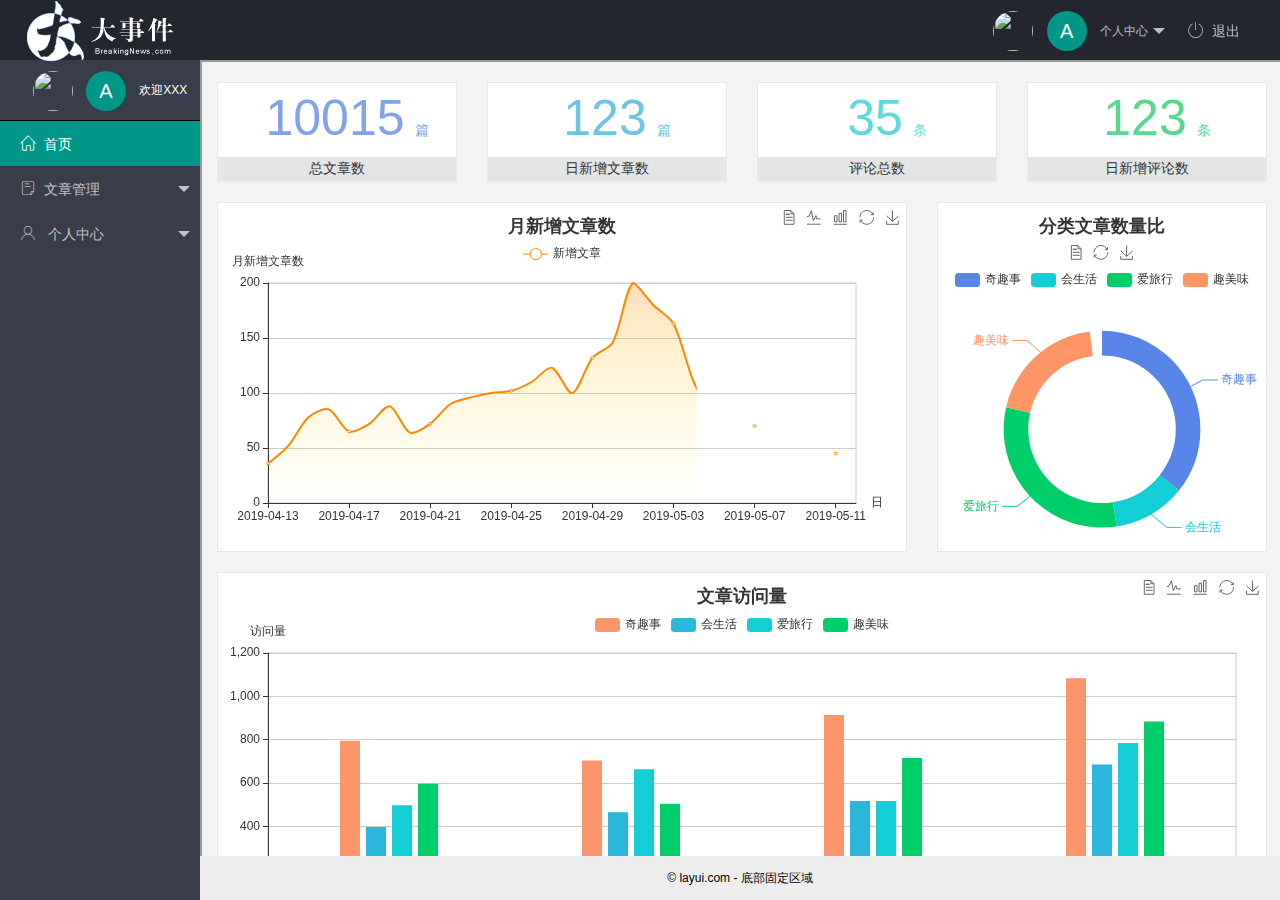
==== commit 9b4748d1: "个人中心功能完成" ====
--- a/index.html
+++ b/index.html
@@ -25,17 +25,17 @@
                     <!-- 顶部头像区域 -->
                     <a href="javascript:;" class="userinof">
                         <img src="http://t.cn/RCzsdCq" class="layui-nav-img">
-                    <span class="text-avatar">A</span>
+                        <span class="text-avatar">A</span>
                         个人中心
                     </a>
                     <dl class="layui-nav-child">
-                        <dd><a href="">基本资料</a></dd>
-                        <dd><a href="">更换头像</a></dd>
-                        <dd><a href="">重置密码</a></dd>
+                        <dd><a href="/user/user_info.html" target="fm">基本资料</a></dd>
+                        <dd><a href="/user/user_avatar.html" target="fm">更换头像</a></dd>
+                        <dd><a href="/user/user_pwd.html" target="fm">重置密码</a></dd>
                     </dl>
                 </li>
                 <li class="layui-nav-item"><a href="javascript:;" id="btnLogout">
-                    <span class="iconfont icon-tuichu"></span>退出</a></li>
+                        <span class="iconfont icon-tuichu"></span>退出</a></li>
             </ul>
         </div>
 
@@ -50,31 +50,32 @@
                 <!-- 左侧导航区域（可配合layui已有的垂直导航） lay-shrink="all"的作用是导航的意思上边和下边不能同时打开-->
                 <ul class="layui-nav layui-nav-tree" lay-shrink="all">
                     <li class="layui-nav-item layui-this"><a href="/home/dashboard.html" target="fm">
-                        <span class="iconfont icon-home"></span>首页</a></li>
+                            <span class="iconfont icon-home"></span>首页</a></li>
                     <li class="layui-nav-item">
                         <a class="" href="javascript:;">
                             <span class="iconfont icon-16"></span>文章管理</a>
                         <dl class="layui-nav-child">
                             <dd><a href="javascript:;">
-                                <i class="layui-icon layui-icon-app"></i>  文章类别</a></dd>
+                                    <i class="layui-icon layui-icon-app"></i> 文章类别</a></dd>
                             <dd><a href="javascript:;">
-                                <i class="layui-icon layui-icon-app"></i> 文章列表</a></dd>
+                                    <i class="layui-icon layui-icon-app"></i> 文章列表</a></dd>
                             <dd><a href="javascript:;">
-                                <i class="layui-icon layui-icon-app"></i> 发表文章</a></dd>
+                                    <i class="layui-icon layui-icon-app"></i> 发表文章</a></dd>
                         </dl>
                     </li>
                     <li class="layui-nav-item">
-                            <a href="javascript:;">
+                        <a href="javascript:;">
                             <span class="iconfont icon-user"></span>
-                                个人中心
-                            </a>
+                            个人中心
+
+                        </a>
                         <dl class="layui-nav-child">
-                            <dd><a href="javascript:;">
-                                <i class="layui-icon layui-icon-app"></i>基本资料</a></dd>
-                            <dd><a href="javascript:;">
-                                <i class="layui-icon layui-icon-app"></i>更换头像</a></dd>
-                            <dd><a href="javascript:;">
-                                <i class="layui-icon layui-icon-app"></i>重置密码</a></dd>
+                            <dd><a href="/user/user_info.html" target="fm">
+                                    <i class="layui-icon layui-icon-app"></i>基本资料</a></dd>
+                            <dd><a href="/user/user_avatar.html" target="fm">
+                                    <i class="layui-icon layui-icon-app"></i>更换头像</a></dd>
+                            <dd><a href="/user/user_pwd.html" target="fm">
+                                    <i class="layui-icon layui-icon-app"></i>重置密码</a></dd>
                         </dl>
                     </li>
                 </ul>
@@ -83,7 +84,7 @@
 
         <div class="layui-body">
             <!-- 内容主体区域 -->
-          <iframe name="fm" src="/home/dashboard.html"></iframe>
+            <iframe name="fm" src="/home/dashboard.html"></iframe>
         </div>
 
         <div class="layui-footer">
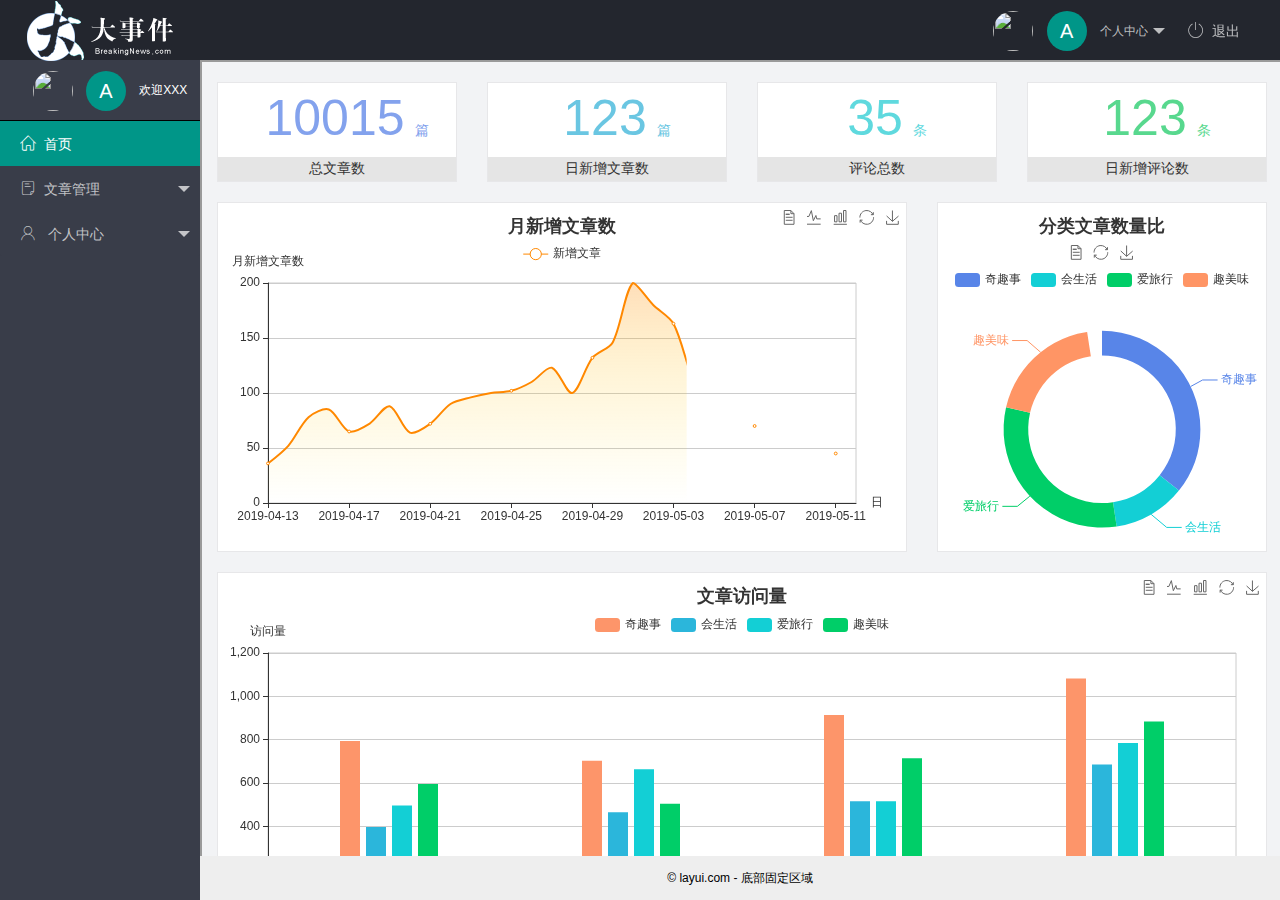
==== commit 340f00e1: "文章管理功能完成" ====
--- a/index.html
+++ b/index.html
@@ -55,11 +55,11 @@
                         <a class="" href="javascript:;">
                             <span class="iconfont icon-16"></span>文章管理</a>
                         <dl class="layui-nav-child">
-                            <dd><a href="javascript:;">
+                            <dd><a href="/article/art_cate.html" target="fm">
                                     <i class="layui-icon layui-icon-app"></i> 文章类别</a></dd>
-                            <dd><a href="javascript:;">
+                            <dd><a id="art_list" href="/article/art_list.html" target="fm">
                                     <i class="layui-icon layui-icon-app"></i> 文章列表</a></dd>
-                            <dd><a href="javascript:;">
+                            <dd><a href="/article/art_pub.html" target="fm">
                                     <i class="layui-icon layui-icon-app"></i> 发表文章</a></dd>
                         </dl>
                     </li>
